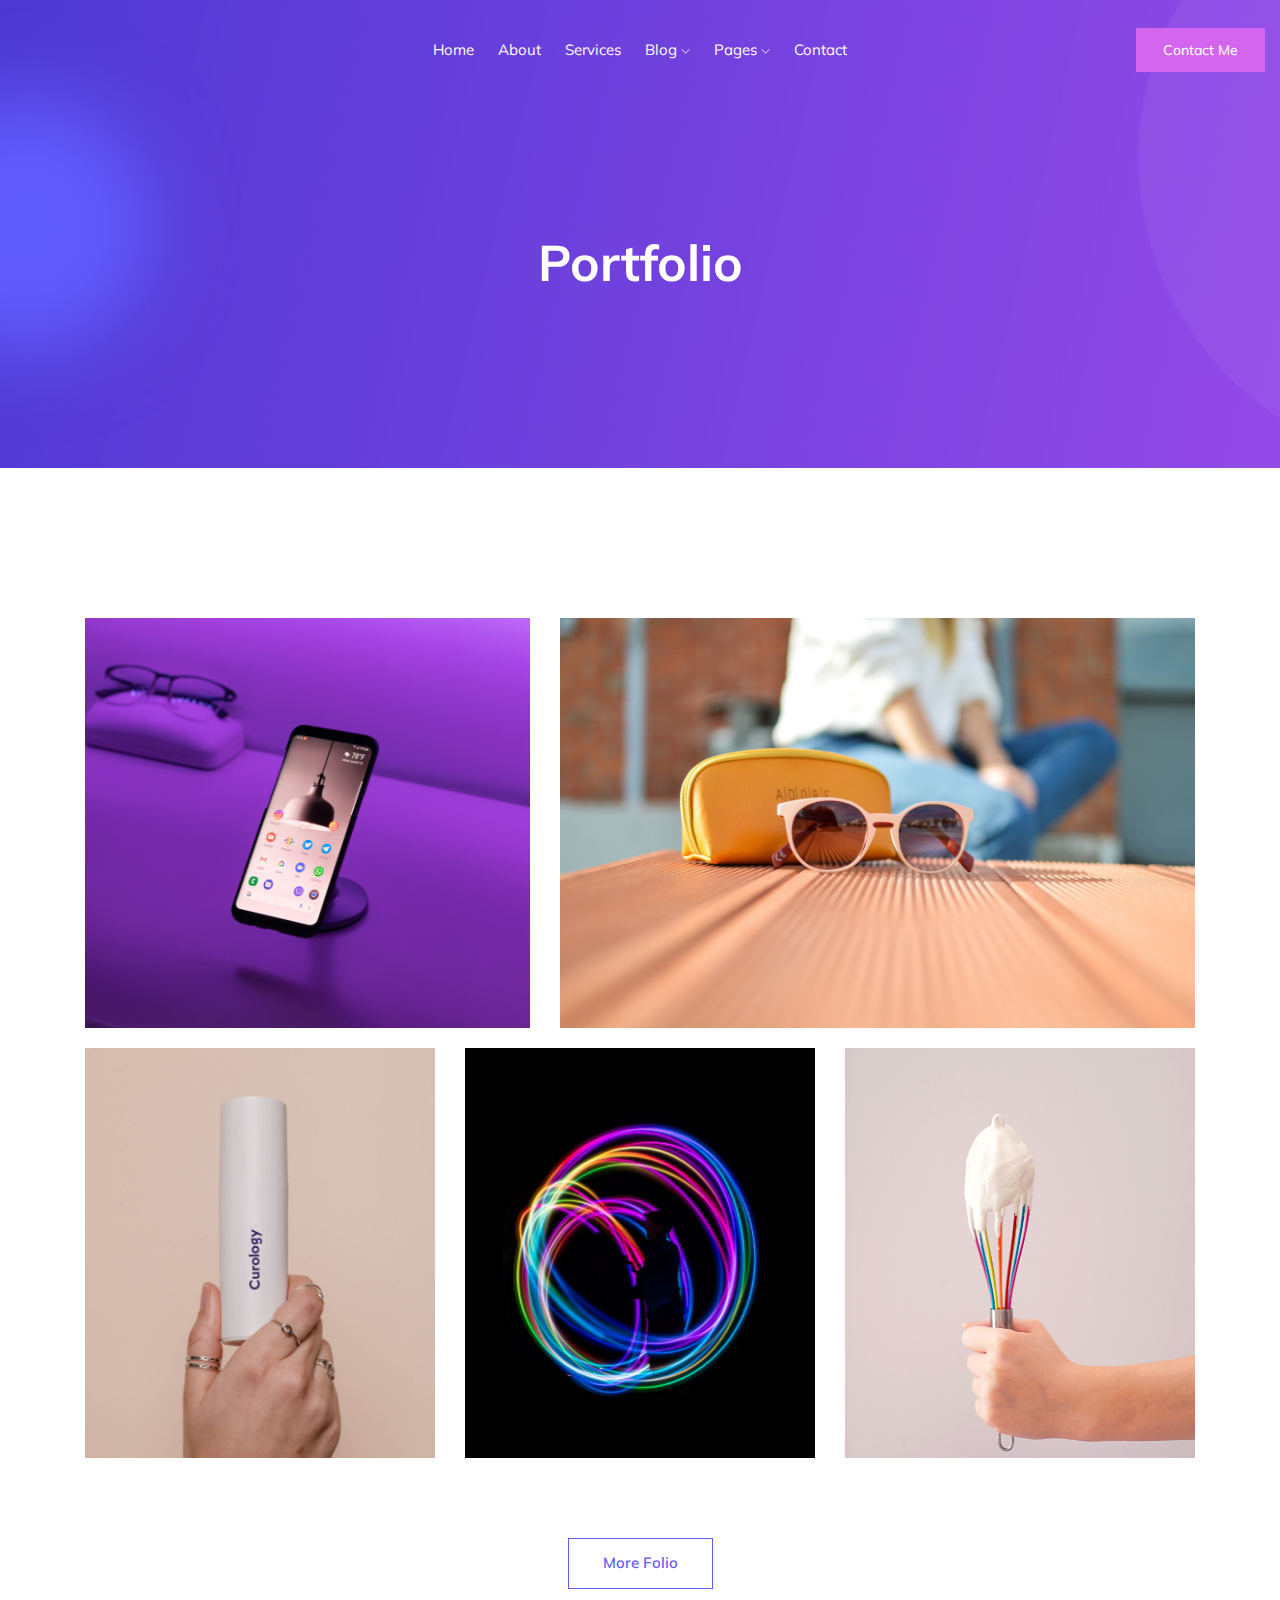
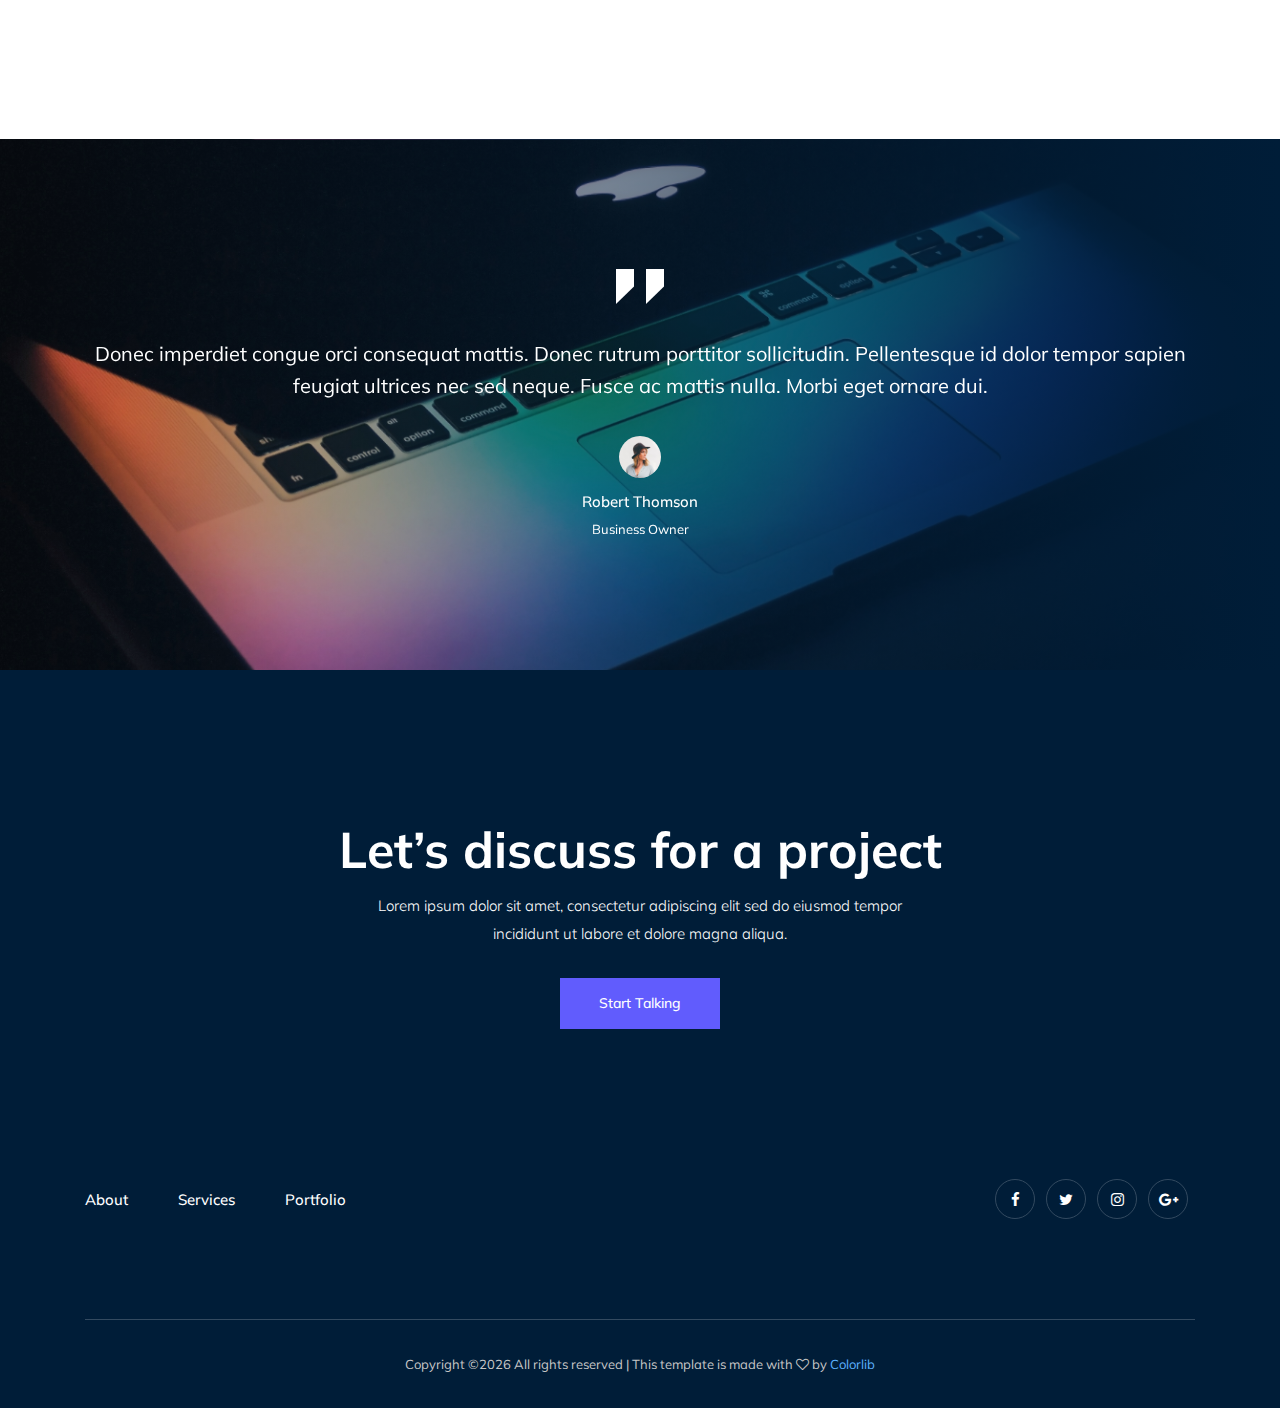
==== portfolio.html @ 52b7c490 "working with new template" ====
<!doctype html>
<html class="no-js" lang="zxx">

<head>
    <meta charset="utf-8">
    <meta http-equiv="x-ua-compatible" content="ie=edge">
    <title>Melan</title>
    <meta name="description" content="">
    <meta name="viewport" content="width=device-width, initial-scale=1">

    <!-- <link rel="manifest" href="site.webmanifest"> -->
    <!-- Place favicon.ico in the root directory -->

    <!-- CSS here -->
    <link rel="stylesheet" href="css/bootstrap.min.css">
    <link rel="stylesheet" href="css/owl.carousel.min.css">
    <link rel="stylesheet" href="css/magnific-popup.css">
    <link rel="stylesheet" href="css/font-awesome.min.css">
    <link rel="stylesheet" href="css/themify-icons.css">
    <link rel="stylesheet" href="css/nice-select.css">
    <link rel="stylesheet" href="css/flaticon.css">
    <link rel="stylesheet" href="css/gijgo.css">
    <link rel="stylesheet" href="css/animate.min.css">
    <link rel="stylesheet" href="css/slick.css">
    <link rel="stylesheet" href="css/slicknav.css">
    <link rel="stylesheet" href="css/style.css">
    <!-- <link rel="stylesheet" href="css/responsive.css"> -->
</head>

<body>
    <!--[if lte IE 9]>
            <p class="browserupgrade">You are using an <strong>outdated</strong> browser. Please <a href="https://browsehappy.com/">upgrade your browser</a> to improve your experience and security.</p>
        <![endif]-->

    <!-- header-start -->
    <header>
        <div class="header-area ">
            <div id="sticky-header" class="main-header-area">
                <div class="container-fluid">
                    <div class="row align-items-center">
                        <div class="col-xl-3 col-lg-2">
                            <div class="logo">
                                <a href="index.html">
                                    <img src="img/logo.png" alt="">
                                </a>
                            </div>
                        </div>
                        <div class="col-xl-6 col-lg-7">
                            <div class="main-menu  d-none d-lg-block">
                                <nav>
                                    <ul id="navigation">
                                        <li><a class="active" href="index.html">home</a></li>
                                        <li><a href="about.html">About</a></li>
                                        <li><a href="services.html">Services</a></li>
                                        <li><a href="#">blog <i class="ti-angle-down"></i></a>
                                            <ul class="submenu">
                                                <li><a href="blog.html">blog</a></li>
                                                <li><a href="single-blog.html">single-blog</a></li>
                                            </ul>
                                        </li>
                                        <li><a href="#">pages <i class="ti-angle-down"></i></a>
                                            <ul class="submenu">
                                                <li><a href="portfolio.html">Portfolio</a></li>
                                                 <li><a href="elements.html">elements</a></li>
                                            </ul>
                                        </li>
                                        <li><a href="contact.html">Contact</a></li>
                                    </ul>
                                </nav>
                            </div>
                        </div>
                        <div class="col-xl-3 col-lg-3 d-none d-lg-block">
                            <div class="Appointment">
                                <div class="book_btn d-none d-lg-block">
                                    <a  href="#">Contact Me</a>
                                </div>
                            </div>
                        </div>
                        <div class="col-12">
                            <div class="mobile_menu d-block d-lg-none"></div>
                        </div>
                    </div>

                </div>
            </div>
        </div>
    </header>
    <!-- header-end -->

    <!-- bradcam_area  -->
    <div class="bradcam_area bradcam_bg_1">
        <div class="container">
            <div class="row">
                <div class="col-xl-12">
                    <div class="bradcam_text text-center">
                        <h3>Portfolio</h3>
                    </div>
                </div>
            </div>
        </div>
    </div>
    <!-- /bradcam_area  -->

    <!-- portfolio_image_area  -->
    <div class="portfolio_image_area dec_margin">
        <div class="container">
            <div class="row">
                <div class="col-xl-5 col-md-5">
                    <div class="single_Portfolio">
                        <div class="portfolio_thumb">
                            <img src="img/portfolio/1.png" alt="">
                        </div>
                        <a href="img/portfolio/1.png" class="popup popup-image"></a>
                        <div class="portfolio_hover">
                            <div class="title">
                                    <h3>Product Design</h3>
                            </div>
                        </div>
                    </div>
                </div>
                <div class="col-xl-7 col-md-7">
                    <div class="single_Portfolio">
                        <div class="portfolio_thumb">
                            <img src="img/portfolio/2.png" alt="">
                        </div>
                        <a href="img/portfolio/2.png" class="popup popup-image"></a>
                        <div class="portfolio_hover">
                            <div class="title">
                                    <h3>Product Design</h3>
                            </div>
                        </div>
                    </div>
                </div>
                <div class="col-xl-4 col-md-6 col-lg-4">
                    <div class="single_Portfolio">
                        <div class="portfolio_thumb">
                            <img src="img/portfolio/3.png" alt="">
                        </div>
                        <a href="img/portfolio/3.png" class="popup popup-image"></a>
                        <div class="portfolio_hover">
                            <div class="title">
                                    <h3>Product Design</h3>
                            </div>
                        </div>
                    </div>
                </div>
                <div class="col-xl-4 col-md-6 col-lg-4">
                    <div class="single_Portfolio">
                        <div class="portfolio_thumb">
                            <img src="img/portfolio/4.png" alt="">
                        </div>
                        <a href="img/portfolio/4.png" class="popup popup-image"></a>
                        <div class="portfolio_hover">
                            <div class="title">
                                    <h3>Product Design</h3>
                            </div>
                        </div>
                    </div>
                </div>
                <div class="col-xl-4 col-md-12 col-lg-4">
                    <div class="single_Portfolio">
                        <div class="portfolio_thumb">
                            <img src="img/portfolio/5.png" alt="">
                        </div>
                        <a href="img/portfolio/5.png" class="popup popup-image"></a>
                        <div class="portfolio_hover">
                            <div class="title">
                                    <h3>Product Design</h3>
                            </div>
                        </div>
                    </div>
                </div>
            </div>
            <div class="row">
                <div class="col-xl-12">
                    <div class="more_portfolio text-center">
                        <a class="line_btn" href="#">More Folio</a>
                    </div>
                </div>
            </div>
        </div>
    </div>
    <!--/ portfolio_image_area  -->
    <!-- testimonial_area  -->
    <div class="testimonial_area ">
            <div class="container">
                <div class="row">
                    <div class="col-xl-12">
                        <div class="testmonial_active owl-carousel">
                            <div class="single_carousel">
                                    <div class="single_testmonial text-center">
                                            <div class="quote">
                                                <img src="img/testmonial/quote.svg" alt="">
                                            </div>
                                            <p>Donec imperdiet congue orci consequat mattis. Donec rutrum porttitor <br> 
                                                    sollicitudin. Pellentesque id dolor tempor sapien feugiat ultrices nec sed neque.  <br>
                                                    Fusce ac mattis nulla. Morbi eget ornare dui. </p>
                                            <div class="testmonial_author">
                                                <div class="thumb">
                                                        <img src="img/testmonial/thumb.png" alt="">
                                                </div>
                                                <h3>Robert Thomson</h3>
                                                <span>Business Owner</span>
                                            </div>
                                        </div>
                            </div>
                            <div class="single_carousel">
                                    <div class="single_testmonial text-center">
                                            <div class="quote">
                                                <img src="img/testmonial/quote.svg" alt="">
                                            </div>
                                            <p>Donec imperdiet congue orci consequat mattis. Donec rutrum porttitor <br> 
                                                    sollicitudin. Pellentesque id dolor tempor sapien feugiat ultrices nec sed neque.  <br>
                                                    Fusce ac mattis nulla. Morbi eget ornare dui. </p>
                                            <div class="testmonial_author">
                                                <div class="thumb">
                                                        <img src="img/testmonial/thumb.png" alt="">
                                                </div>
                                                <h3>Robert Thomson</h3>
                                                <span>Business Owner</span>
                                            </div>
                                        </div>
                            </div>
                            <div class="single_carousel">
                                    <div class="single_testmonial text-center">
                                            <div class="quote">
                                                <img src="img/testmonial/quote.svg" alt="">
                                            </div>
                                            <p>Donec imperdiet congue orci consequat mattis. Donec rutrum porttitor <br> 
                                                    sollicitudin. Pellentesque id dolor tempor sapien feugiat ultrices nec sed neque.  <br>
                                                    Fusce ac mattis nulla. Morbi eget ornare dui. </p>
                                            <div class="testmonial_author">
                                                <div class="thumb">
                                                        <img src="img/testmonial/thumb.png" alt="">
                                                </div>
                                                <h3>Robert Thomson</h3>
                                                <span>Business Owner</span>
                                            </div>
                                        </div>
                            </div>
                        </div>
                    </div>
                </div>
            </div>
        </div>
        <!-- /testimonial_area  -->
    
    <div class="discuss_projects">
        <div class="container">
            <div class="row">
                <div class="col-xl-12">
                    <div class="project_text text-center">
                        <h3>Let’s discuss for a project</h3>
                        <p>Lorem ipsum dolor sit amet, consectetur adipiscing elit sed do eiusmod tempor <br> incididunt ut labore et dolore magna aliqua.</p>
                        <a class="boxed-btn3" href="#">Start Talking</a>
                    </div>
                </div>
            </div>
        </div>
    </div>

    <!-- footer start -->
    <footer class="footer">
        <div class="footer_top">
            <div class="container">
                <div class="row align-items-center">
                    <div class="col-xl-6 col-md-6">
                        <div class="menu_links">
                            <ul>
                                <li><a href="#">About</a></li>
                                <li><a href="#">Services</a></li>
                                <li><a href="#">Portfolio</a></li>
                            </ul>
                        </div>
                    </div>
                    <div class="col-xl-6 col-md-6">
                        <div class="socail_links">
                            <ul>
                                <li><a href="#"> <i class="fa fa-facebook"></i> </a></li>
                                <li><a href="#"> <i class="fa fa-twitter"></i> </a></li>
                                <li><a href="#"> <i class="fa fa-instagram"></i> </a></li>
                                <li><a href="#"> <i class="fa fa-google-plus"></i> </a></li>
                            </ul>
                        </div>
                    </div>
                </div>
            </div>
        </div>
        <div class="copy-right_text">
            <div class="container">
                <div class="footer_border"></div>
                <div class="row">
                    <div class="col-xl-12">
                        <p class="copy_right text-center">
                            <!-- Link back to Colorlib can't be removed. Template is licensed under CC BY 3.0. -->
Copyright &copy;<script>document.write(new Date().getFullYear());</script> All rights reserved | This template is made with <i class="fa fa-heart-o" aria-hidden="true"></i> by <a href="https://colorlib.com" target="_blank">Colorlib</a>
<!-- Link back to Colorlib can't be removed. Template is licensed under CC BY 3.0. -->
                        </p>
                    </div>
                </div>
            </div>
        </div>
    </footer>
    <!--/ footer end  -->

    <!-- JS here -->
    <script src="js/vendor/modernizr-3.5.0.min.js"></script>
    <script src="js/vendor/jquery-1.12.4.min.js"></script>
    <script src="js/popper.min.js"></script>
    <script src="js/bootstrap.min.js"></script>
    <script src="js/owl.carousel.min.js"></script>
    <script src="js/isotope.pkgd.min.js"></script>
    <script src="js/ajax-form.js"></script>
    <script src="js/waypoints.min.js"></script>
    <script src="js/jquery.counterup.min.js"></script>
    <script src="js/imagesloaded.pkgd.min.js"></script>
    <script src="js/scrollIt.js"></script>
    <script src="js/jquery.scrollUp.min.js"></script>
    <script src="js/wow.min.js"></script>
    <script src="js/nice-select.min.js"></script>
    <script src="js/jquery.slicknav.min.js"></script>
    <script src="js/jquery.magnific-popup.min.js"></script>
    <script src="js/plugins.js"></script>
    <script src="js/gijgo.min.js"></script>

    <!--contact js-->
    <script src="js/contact.js"></script>
    <script src="js/jquery.ajaxchimp.min.js"></script>
    <script src="js/jquery.form.js"></script>
    <script src="js/jquery.validate.min.js"></script>
    <script src="js/mail-script.js"></script>

    <script src="js/main.js"></script>
</body>

</html>
---- css/themify-icons.css ----
@font-face {
	font-family: 'themify';
	src:url('../fonts/themify.eot?-fvbane');
	src:url('../fonts/themify.eot?#iefix-fvbane') format('embedded-opentype'),
		url('../fonts/themify.woff?-fvbane') format('woff'),
		url('../fonts/themify.ttf?-fvbane') format('truetype'),
		url('../fonts/themify.svg?-fvbane#themify') format('svg');
	font-weight: normal;
	font-style: normal;
}

[class^="ti-"], [class*=" ti-"] {
	font-family: 'themify';
	/* speak: none; */
	font-style: normal;
	font-weight: normal;
	font-variant: normal;
	text-transform: none;
	line-height: 1;

	/* Better Font Rendering =========== */
	-webkit-font-smoothing: antialiased;
	-moz-osx-font-smoothing: grayscale;
}

.ti-wand:before {
	content: "\e600";
}
.ti-volume:before {
	content: "\e601";
}
.ti-user:before {
	content: "\e602";
}
.ti-unlock:before {
	content: "\e603";
}
.ti-unlink:before {
	content: "\e604";
}
.ti-trash:before {
	content: "\e605";
}
.ti-thought:before {
	content: "\e606";
}
.ti-target:before {
	content: "\e607";
}
.ti-tag:before {
	content: "\e608";
}
.ti-tablet:before {
	content: "\e609";
}
.ti-star:before {
	content: "\e60a";
}
.ti-spray:before {
	content: "\e60b";
}
.ti-signal:before {
	content: "\e60c";
}
.ti-shopping-cart:before {
	content: "\e60d";
}
.ti-shopping-cart-full:before {
	content: "\e60e";
}
.ti-settings:before {
	content: "\e60f";
}
.ti-search:before {
	content: "\e610";
}
.ti-zoom-in:before {
	content: "\e611";
}
.ti-zoom-out:before {
	content: "\e612";
}
.ti-cut:before {
	content: "\e613";
}
.ti-ruler:before {
	content: "\e614";
}
.ti-ruler-pencil:before {
	content: "\e615";
}
.ti-ruler-alt:before {
	content: "\e616";
}
.ti-bookmark:before {
	content: "\e617";
}
.ti-bookmark-alt:before {
	content: "\e618";
}
.ti-reload:before {
	content: "\e619";
}
.ti-plus:before {
	content: "\e61a";
}
.ti-pin:before {
	content: "\e61b";
}
.ti-pencil:before {
	content: "\e61c";
}
.ti-pencil-alt:before {
	content: "\e61d";
}
.ti-paint-roller:before {
	content: "\e61e";
}
.ti-paint-bucket:before {
	content: "\e61f";
}
.ti-na:before {
	content: "\e620";
}
.ti-mobile:before {
	content: "\e621";
}
.ti-minus:before {
	content: "\e622";
}
.ti-medall:before {
	content: "\e623";
}
.ti-medall-alt:before {
	content: "\e624";
}
.ti-marker:before {
	content: "\e625";
}
.ti-marker-alt:before {
	content: "\e626";
}
.ti-arrow-up:before {
	content: "\e627";
}
.ti-arrow-right:before {
	content: "\e628";
}
.ti-arrow-left:before {
	content: "\e629";
}
.ti-arrow-down:before {
	content: "\e62a";
}
.ti-lock:before {
	content: "\e62b";
}
.ti-location-arrow:before {
	content: "\e62c";
}
.ti-link:before {
	content: "\e62d";
}
.ti-layout:before {
	content: "\e62e";
}
.ti-layers:before {
	content: "\e62f";
}
.ti-layers-alt:before {
	content: "\e630";
}
.ti-key:before {
	content: "\e631";
}
.ti-import:before {
	content: "\e632";
}
.ti-image:before {
	content: "\e633";
}
.ti-heart:before {
	content: "\e634";
}
.ti-heart-broken:before {
	content: "\e635";
}
.ti-hand-stop:before {
	content: "\e636";
}
.ti-hand-open:before {
	content: "\e637";
}
.ti-hand-drag:before {
	content: "\e638";
}
.ti-folder:before {
	content: "\e639";
}
.ti-flag:before {
	content: "\e63a";
}
.ti-flag-alt:before {
	content: "\e63b";
}
.ti-flag-alt-2:before {
	content: "\e63c";
}
.ti-eye:before {
	content: "\e63d";
}
.ti-export:before {
	content: "\e63e";
}
.ti-exchange-vertical:before {
	content: "\e63f";
}
.ti-desktop:before {
	content: "\e640";
}
.ti-cup:before {
	content: "\e641";
}
.ti-crown:before {
	content: "\e642";
}
.ti-comments:before {
	content: "\e643";
}
.ti-comment:before {
	content: "\e644";
}
.ti-comment-alt:before {
	content: "\e645";
}
.ti-close:before {
	content: "\e646";
}
.ti-clip:before {
	content: "\e647";
}
.ti-angle-up:before {
	content: "\e648";
}
.ti-angle-right:before {
	content: "\e649";
}
.ti-angle-left:before {
	content: "\e64a";
}
.ti-angle-down:before {
	content: "\e64b";
}
.ti-check:before {
	content: "\e64c";
}
.ti-check-box:before {
	content: "\e64d";
}
.ti-camera:before {
	content: "\e64e";
}
.ti-announcement:before {
	content: "\e64f";
}
.ti-brush:before {
	content: "\e650";
}
.ti-briefcase:before {
	content: "\e651";
}
.ti-bolt:before {
	content: "\e652";
}
.ti-bolt-alt:before {
	content: "\e653";
}
.ti-blackboard:before {
	content: "\e654";
}
.ti-bag:before {
	content: "\e655";
}
.ti-move:before {
	content: "\e656";
}
.ti-arrows-vertical:before {
	content: "\e657";
}
.ti-arrows-horizontal:before {
	content: "\e658";
}
.ti-fullscreen:before {
	content: "\e659";
}
.ti-arrow-top-right:before {
	content: "\e65a";
}
.ti-arrow-top-left:before {
	content: "\e65b";
}
.ti-arrow-circle-up:before {
	content: "\e65c";
}
.ti-arrow-circle-right:before {
	content: "\e65d";
}
.ti-arrow-circle-left:before {
	content: "\e65e";
}
.ti-arrow-circle-down:before {
	content: "\e65f";
}
.ti-angle-double-up:before {
	content: "\e660";
}
.ti-angle-double-right:before {
	content: "\e661";
}
.ti-angle-double-left:before {
	content: "\e662";
}
.ti-angle-double-down:before {
	content: "\e663";
}
.ti-zip:before {
	content: "\e664";
}
.ti-world:before {
	content: "\e665";
}
.ti-wheelchair:before {
	content: "\e666";
}
.ti-view-list:before {
	content: "\e667";
}
.ti-view-list-alt:before {
	content: "\e668";
}
.ti-view-grid:before {
	content: "\e669";
}
.ti-uppercase:before {
	content: "\e66a";
}
.ti-upload:before {
	content: "\e66b";
}
.ti-underline:before {
	content: "\e66c";
}
.ti-truck:before {
	content: "\e66d";
}
.ti-timer:before {
	content: "\e66e";
}
.ti-ticket:before {
	content: "\e66f";
}
.ti-thumb-up:before {
	content: "\e670";
}
.ti-thumb-down:before {
	content: "\e671";
}
.ti-text:before {
	content: "\e672";
}
.ti-stats-up:before {
	content: "\e673";
}
.ti-stats-down:before {
	content: "\e674";
}
.ti-split-v:before {
	content: "\e675";
}
.ti-split-h:before {
	content: "\e676";
}
.ti-smallcap:before {
	content: "\e677";
}
.ti-shine:before {
	content: "\e678";
}
.ti-shift-right:before {
	content: "\e679";
}
.ti-shift-left:before {
	content: "\e67a";
}
.ti-shield:before {
	content: "\e67b";
}
.ti-notepad:before {
	content: "\e67c";
}
.ti-server:before {
	content: "\e67d";
}
.ti-quote-right:before {
	content: "\e67e";
}
.ti-quote-left:before {
	content: "\e67f";
}
.ti-pulse:before {
	content: "\e680";
}
.ti-printer:before {
	content: "\e681";
}
.ti-power-off:before {
	content: "\e682";
}
.ti-plug:before {
	content: "\e683";
}
.ti-pie-chart:before {
	content: "\e684";
}
.ti-paragraph:before {
	content: "\e685";
}
.ti-panel:before {
	content: "\e686";
}
.ti-package:before {
	content: "\e687";
}
.ti-music:before {
	content: "\e688";
}
.ti-music-alt:before {
	content: "\e689";
}
.ti-mouse:before {
	content: "\e68a";
}
.ti-mouse-alt:before {
	content: "\e68b";
}
.ti-money:before {
	content: "\e68c";
}
.ti-microphone:before {
	content: "\e68d";
}
.ti-menu:before {
	content: "\e68e";
}
.ti-menu-alt:before {
	content: "\e68f";
}
.ti-map:before {
	content: "\e690";
}
.ti-map-alt:before {
	content: "\e691";
}
.ti-loop:before {
	content: "\e692";
}
.ti-location-pin:before {
	content: "\e693";
}
.ti-list:before {
	content: "\e694";
}
.ti-light-bulb:before {
	content: "\e695";
}
.ti-Italic:before {
	content: "\e696";
}
.ti-info:before {
	content: "\e697";
}
.ti-infinite:before {
	content: "\e698";
}
.ti-id-badge:before {
	content: "\e699";
}
.ti-hummer:before {
	content: "\e69a";
}
.ti-home:before {
	content: "\e69b";
}
.ti-help:before {
	content: "\e69c";
}
.ti-headphone:before {
	content: "\e69d";
}
.ti-harddrives:before {
	content: "\e69e";
}
.ti-harddrive:before {
	content: "\e69f";
}
.ti-gift:before {
	content: "\e6a0";
}
.ti-game:before {
	content: "\e6a1";
}
.ti-filter:before {
	content: "\e6a2";
}
.ti-files:before {
	content: "\e6a3";
}
.ti-file:before {
	content: "\e6a4";
}
.ti-eraser:before {
	content: "\e6a5";
}
.ti-envelope:before {
	content: "\e6a6";
}
.ti-download:before {
	content: "\e6a7";
}
.ti-direction:before {
	content: "\e6a8";
}
.ti-direction-alt:before {
	content: "\e6a9";
}
.ti-dashboard:before {
	content: "\e6aa";
}
.ti-control-stop:before {
	content: "\e6ab";
}
.ti-control-shuffle:before {
	content: "\e6ac";
}
.ti-control-play:before {
	content: "\e6ad";
}
.ti-control-pause:before {
	content: "\e6ae";
}
.ti-control-forward:before {
	content: "\e6af";
}
.ti-control-backward:before {
	content: "\e6b0";
}
.ti-cloud:before {
	content: "\e6b1";
}
.ti-cloud-up:before {
	content: "\e6b2";
}
.ti-cloud-down:before {
	content: "\e6b3";
}
.ti-clipboard:before {
	content: "\e6b4";
}
.ti-car:before {
	content: "\e6b5";
}
.ti-calendar:before {
	content: "\e6b6";
}
.ti-book:before {
	content: "\e6b7";
}
.ti-bell:before {
	content: "\e6b8";
}
.ti-basketball:before {
	content: "\e6b9";
}
.ti-bar-chart:before {
	content: "\e6ba";
}
.ti-bar-chart-alt:before {
	content: "\e6bb";
}
.ti-back-right:before {
	content: "\e6bc";
}
.ti-back-left:before {
	content: "\e6bd";
}
.ti-arrows-corner:before {
	content: "\e6be";
}
.ti-archive:before {
	content: "\e6bf";
}
.ti-anchor:before {
	content: "\e6c0";
}
.ti-align-right:before {
	content: "\e6c1";
}
.ti-align-left:before {
	content: "\e6c2";
}
.ti-align-justify:before {
	content: "\e6c3";
}
.ti-align-center:before {
	content: "\e6c4";
}
.ti-alert:before {
	content: "\e6c5";
}
.ti-alarm-clock:before {
	content: "\e6c6";
}
.ti-agenda:before {
	content: "\e6c7";
}
.ti-write:before {
	content: "\e6c8";
}
.ti-window:before {
	content: "\e6c9";
}
.ti-widgetized:before {
	content: "\e6ca";
}
.ti-widget:before {
	content: "\e6cb";
}
.ti-widget-alt:before {
	content: "\e6cc";
}
.ti-wallet:before {
	content: "\e6cd";
}
.ti-video-clapper:before {
	content: "\e6ce";
}
.ti-video-camera:before {
	content: "\e6cf";
}
.ti-vector:before {
	content: "\e6d0";
}
.ti-themify-logo:before {
	content: "\e6d1";
}
.ti-themify-favicon:before {
	content: "\e6d2";
}
.ti-themify-favicon-alt:before {
	content: "\e6d3";
}
.ti-support:before {
	content: "\e6d4";
}
.ti-stamp:before {
	content: "\e6d5";
}
.ti-split-v-alt:before {
	content: "\e6d6";
}
.ti-slice:before {
	content: "\e6d7";
}
.ti-shortcode:before {
	content: "\e6d8";
}
.ti-shift-right-alt:before {
	content: "\e6d9";
}
.ti-shift-left-alt:before {
	content: "\e6da";
}
.ti-ruler-alt-2:before {
	content: "\e6db";
}
.ti-receipt:before {
	content: "\e6dc";
}
.ti-pin2:before {
	content: "\e6dd";
}
.ti-pin-alt:before {
	content: "\e6de";
}
.ti-pencil-alt2:before {
	content: "\e6df";
}
.ti-palette:before {
	content: "\e6e0";
}
.ti-more:before {
	content: "\e6e1";
}
.ti-more-alt:before {
	content: "\e6e2";
}
.ti-microphone-alt:before {
	content: "\e6e3";
}
.ti-magnet:before {
	content: "\e6e4";
}
.ti-line-double:before {
	content: "\e6e5";
}
.ti-line-dotted:before {
	content: "\e6e6";
}
.ti-line-dashed:before {
	content: "\e6e7";
}
.ti-layout-width-full:before {
	content: "\e6e8";
}
.ti-layout-width-default:before {
	content: "\e6e9";
}
.ti-layout-width-default-alt:before {
	content: "\e6ea";
}
.ti-layout-tab:before {
	content: "\e6eb";
}
.ti-layout-tab-window:before {
	content: "\e6ec";
}
.ti-layout-tab-v:before {
	content: "\e6ed";
}
.ti-layout-tab-min:before {
	content: "\e6ee";
}
.ti-layout-slider:before {
	content: "\e6ef";
}
.ti-layout-slider-alt:before {
	content: "\e6f0";
}
.ti-layout-sidebar-right:before {
	content: "\e6f1";
}
.ti-layout-sidebar-none:before {
	content: "\e6f2";
}
.ti-layout-sidebar-left:before {
	content: "\e6f3";
}
.ti-layout-placeholder:before {
	content: "\e6f4";
}
.ti-layout-menu:before {
	content: "\e6f5";
}
.ti-layout-menu-v:before {
	content: "\e6f6";
}
.ti-layout-menu-separated:before {
	content: "\e6f7";
}
.ti-layout-menu-full:before {
	content: "\e6f8";
}
.ti-layout-media-right-alt:before {
	content: "\e6f9";
}
.ti-layout-media-right:before {
	content: "\e6fa";
}
.ti-layout-media-overlay:before {
	content: "\e6fb";
}
.ti-layout-media-overlay-alt:before {
	content: "\e6fc";
}
.ti-layout-media-overlay-alt-2:before {
	content: "\e6fd";
}
.ti-layout-media-left-alt:before {
	content: "\e6fe";
}
.ti-layout-media-left:before {
	content: "\e6ff";
}
.ti-layout-media-center-alt:before {
	content: "\e700";
}
.ti-layout-media-center:before {
	content: "\e701";
}
.ti-layout-list-thumb:before {
	content: "\e702";
}
.ti-layout-list-thumb-alt:before {
	content: "\e703";
}
.ti-layout-list-post:before {
	content: "\e704";
}
.ti-layout-list-large-image:before {
	content: "\e705";
}
.ti-layout-line-solid:before {
	content: "\e706";
}
.ti-layout-grid4:before {
	content: "\e707";
}
.ti-layout-grid3:before {
	content: "\e708";
}
.ti-layout-grid2:before {
	content: "\e709";
}
.ti-layout-grid2-thumb:before {
	content: "\e70a";
}
.ti-layout-cta-right:before {
	content: "\e70b";
}
.ti-layout-cta-left:before {
	content: "\e70c";
}
.ti-layout-cta-center:before {
	content: "\e70d";
}
.ti-layout-cta-btn-right:before {
	content: "\e70e";
}
.ti-layout-cta-btn-left:before {
	content: "\e70f";
}
.ti-layout-column4:before {
	content: "\e710";
}
.ti-layout-column3:before {
	content: "\e711";
}
.ti-layout-column2:before {
	content: "\e712";
}
.ti-layout-accordion-separated:before {
	content: "\e713";
}
.ti-layout-accordion-merged:before {
	content: "\e714";
}
.ti-layout-accordion-list:before {
	content: "\e715";
}
.ti-ink-pen:before {
	content: "\e716";
}
.ti-info-alt:before {
	content: "\e717";
}
.ti-help-alt:before {
	content: "\e718";
}
.ti-headphone-alt:before {
	content: "\e719";
}
.ti-hand-point-up:before {
	content: "\e71a";
}
.ti-hand-point-right:before {
	content: "\e71b";
}
.ti-hand-point-left:before {
	content: "\e71c";
}
.ti-hand-point-down:before {
	content: "\e71d";
}
.ti-gallery:before {
	content: "\e71e";
}
.ti-face-smile:before {
	content: "\e71f";
}
.ti-face-sad:before {
	content: "\e720";
}
.ti-credit-card:before {
	content: "\e721";
}
.ti-control-skip-forward:before {
	content: "\e722";
}
.ti-control-skip-backward:before {
	content: "\e723";
}
.ti-control-record:before {
	content: "\e724";
}
.ti-control-eject:before {
	content: "\e725";
}
.ti-comments-smiley:before {
	content: "\e726";
}
.ti-brush-alt:before {
	content: "\e727";
}
.ti-youtube:before {
	content: "\e728";
}
.ti-vimeo:before {
	content: "\e729";
}
.ti-twitter:before {
	content: "\e72a";
}
.ti-time:before {
	content: "\e72b";
}
.ti-tumblr:before {
	content: "\e72c";
}
.ti-skype:before {
	content: "\e72d";
}
.ti-share:before {
	content: "\e72e";
}
.ti-share-alt:before {
	content: "\e72f";
}
.ti-rocket:before {
	content: "\e730";
}
.ti-pinterest:before {
	content: "\e731";
}
.ti-new-window:before {
	content: "\e732";
}
.ti-microsoft:before {
	content: "\e733";
}
.ti-list-ol:before {
	content: "\e734";
}
.ti-linkedin:before {
	content: "\e735";
}
.ti-layout-sidebar-2:before {
	content: "\e736";
}
.ti-layout-grid4-alt:before {
	content: "\e737";
}
.ti-layout-grid3-alt:before {
	content: "\e738";
}
.ti-layout-grid2-alt:before {
	content: "\e739";
}
.ti-layout-column4-alt:before {
	content: "\e73a";
}
.ti-layout-column3-alt:before {
	content: "\e73b";
}
.ti-layout-column2-alt:before {
	content: "\e73c";
}
.ti-instagram:before {
	content: "\e73d";
}
.ti-google:before {
	content: "\e73e";
}
.ti-github:before {
	content: "\e73f";
}
.ti-flickr:before {
	content: "\e740";
}
.ti-facebook:before {
	content: "\e741";
}
.ti-dropbox:before {
	content: "\e742";
}
.ti-dribbble:before {
	content: "\e743";
}
.ti-apple:before {
	content: "\e744";
}
.ti-android:before {
	content: "\e745";
}
.ti-save:before {
	content: "\e746";
}
.ti-save-alt:before {
	content: "\e747";
}
.ti-yahoo:before {
	content: "\e748";
}
.ti-wordpress:before {
	content: "\e749";
}
.ti-vimeo-alt:before {
	content: "\e74a";
}
.ti-twitter-alt:before {
	content: "\e74b";
}
.ti-tumblr-alt:before {
	content: "\e74c";
}
.ti-trello:before {
	content: "\e74d";
}
.ti-stack-overflow:before {
	content: "\e74e";
}
.ti-soundcloud:before {
	content: "\e74f";
}
.ti-sharethis:before {
	content: "\e750";
}
.ti-sharethis-alt:before {
	content: "\e751";
}
.ti-reddit:before {
	content: "\e752";
}
.ti-pinterest-alt:before {
	content: "\e753";
}
.ti-microsoft-alt:before {
	content: "\e754";
}
.ti-linux:before {
	content: "\e755";
}
.ti-jsfiddle:before {
	content: "\e756";
}
.ti-joomla:before {
	content: "\e757";
}
.ti-html5:before {
	content: "\e758";
}
.ti-flickr-alt:before {
	content: "\e759";
}
.ti-email:before {
	content: "\e75a";
}
.ti-drupal:before {
	content: "\e75b";
}
.ti-dropbox-alt:before {
	content: "\e75c";
}
.ti-css3:before {
	content: "\e75d";
}
.ti-rss:before {
	content: "\e75e";
}
.ti-rss-alt:before {
	content: "\e75f";
}
---- css/nice-select.css ----
.nice-select {
  -webkit-tap-highlight-color: transparent;
  background-color: #fff;
  border-radius: 5px;
  border: solid 1px #e8e8e8;
  box-sizing: border-box;
  clear: both;
  cursor: pointer;
  display: block;
  float: left;
  font-family: inherit;
  font-size: 14px;
  font-weight: normal;
  height: 42px;
  line-height: 40px;
  outline: none;
  padding-left: 18px;
  padding-right: 30px;
  position: relative;
  text-align: left !important;
  -webkit-transition: all 0.2s ease-in-out;
  transition: all 0.2s ease-in-out;
  -webkit-user-select: none;
     -moz-user-select: none;
      -ms-user-select: none;
          user-select: none;
  white-space: nowrap;
  width: auto; }
  .nice-select:hover {
    border-color: #dbdbdb; }
  .nice-select:active, .nice-select.open, .nice-select:focus {
    border-color: #999; }


  .nice-select.disabled {
    border-color: #ededed;
    color: #999;
    pointer-events: none; }
    .nice-select.disabled:after {
      border-color: #cccccc; }
  .nice-select.wide {
    width: 100%; }
    .nice-select.wide .list {
      left: 0 !important;
      right: 0 !important; }
  .nice-select.right {
    float: right; }
    .nice-select.right .list {
      left: auto;
      right: 0; }
  .nice-select.small {
    font-size: 12px;
    height: 36px;
    line-height: 34px; }
    .nice-select.small:after {
      height: 4px;
      width: 4px; }
    .nice-select.small .option {
      line-height: 34px;
      min-height: 34px; }
  .nice-select .list {
    background-color: #fff;
    border-radius: 5px;
    box-shadow: 0 0 0 1px rgba(68, 68, 68, 0.11);
    box-sizing: border-box;
    margin-top: 4px;
    opacity: 0;
    overflow: hidden;
    padding: 0;
    pointer-events: none;
    position: absolute;
    top: 100%;
    left: 0;
    -webkit-transform-origin: 50% 0;
        -ms-transform-origin: 50% 0;
            transform-origin: 50% 0;
    -webkit-transform: scale(0.75) translateY(-21px);
        -ms-transform: scale(0.75) translateY(-21px);
            transform: scale(0.75) translateY(-21px);
    -webkit-transition: all 0.2s cubic-bezier(0.5, 0, 0, 1.25), opacity 0.15s ease-out;
    transition: all 0.2s cubic-bezier(0.5, 0, 0, 1.25), opacity 0.15s ease-out;
    z-index: 9; }
    .nice-select .list:hover .option:not(:hover) {
      background-color: transparent !important; }
  .nice-select .option {
    cursor: pointer;
    font-weight: 400;
    line-height: 40px;
    list-style: none;
    min-height: 40px;
    outline: none;
    padding-left: 18px;
    padding-right: 29px;
    text-align: left;
    -webkit-transition: all 0.2s;
    transition: all 0.2s; }
    .nice-select .option:hover, .nice-select .option.focus, .nice-select .option.selected.focus {
      background-color: #f6f6f6; }
    .nice-select .option.selected {
      font-weight: bold; }
    .nice-select .option.disabled {
      background-color: transparent;
      color: #999;
      cursor: default; }

.no-csspointerevents .nice-select .list {
  display: none; }

.no-csspointerevents .nice-select.open .list {
  display: block; }





  /* ,,,,,,,,,,,,,,,, */


  .nice-select:after {
    content: "\e64b";
    display: block;
    height: 5px;
    margin-top: -5px;
    pointer-events: none;
    position: absolute;
    right: 30px;
    top: 8px;
    transition: all 0.15s ease-in-out;
    width: 5px;
    font-family: 'themify';
    color: #ddd; }

    .nice-select.open:after {
 }
    .nice-select.open .list {
      opacity: 1;
      pointer-events: auto;
      -webkit-transform: scale(1) translateY(0);
          -ms-transform: scale(1) translateY(0);
              transform: scale(1) translateY(0); }
---- css/flaticon.css ----
/*
  	Flaticon icon font: Flaticon
  	Creation date: 07/09/2019 08:07
  	*/

	  @font-face {
		font-family: "Flaticon";
		src: url("../fonts/Flaticon.eot");
		src: url("../fonts/Flaticon.eot");
		src: url("../fonts/Flaticon.eot?#iefix") format("embedded-opentype"),
			 url("../fonts/Flaticon.woff2") format("woff2"),
			 url("../fonts/Flaticon.woff") format("woff"),
			 url("../fonts/Flaticon.ttf") format("truetype"),
			 url("../fonts/Flaticon.svg#Flaticon") format("svg");
		font-weight: normal;
		font-style: normal;
	  }
	  
	  @media screen and (-webkit-min-device-pixel-ratio:0) {
		@font-face {
		  font-family: "Flaticon";
		  src: url("./Flaticon.svg#Flaticon") format("svg");
		}
	  }
	  
	  [class^="flaticon-"]:before, [class*=" flaticon-"]:before,
	  [class^="flaticon-"]:after, [class*=" flaticon-"]:after {   
		font-family: Flaticon;
			  font-size: 20px;
	  font-style: normal;
	  margin-left: 20px;
	  }
	  
	.flaticon-legal-paper:before {
		content: "\e001";
	}
	.flaticon-case:before {
		content: "\e002";
	}
	.flaticon-survey:before {
		content: "\e003";
	}
	.flaticon-bar-chart:before {
		content: "\e004";
	}
	.flaticon-controls:before {
		content: "\e005";
	}
	.flaticon-puzzle:before {
		content: "\e006";
	}
	.flaticon-right:before {
		content: "\e007";
	}
---- css/gijgo.css ----
.gj-button {
    background-color: #f5f5f5;
    border: 1px solid #ddd;
    color: #000;
    border-radius: 3px;
    padding: 6px 10px;
    cursor: pointer;
}

.gj-unselectable {
    -webkit-touch-callout: none;
    -webkit-user-select: none;
    -khtml-user-select: none;
    -moz-user-select: none;
    -ms-user-select: none;
    user-select: none;
}

.gj-row {
    display: -webkit-box;
    display: -ms-flexbox;
    display: flex;
    -ms-flex-wrap: wrap;
    flex-wrap: wrap;
}

.gj-margin-left-5 {
    margin-left: 5px;
}

.gj-margin-left-10 {
    margin-left: 10px;
}

.gj-width-full {
    width: 100%;
}

.gj-cursor-pointer {
    cursor: pointer;
}

.gj-text-align-center {
    text-align: center;
}

.gj-font-size-16 {
    font-size: 16px;
}

.gj-hidden {
    display: none;
}

/** Material Design */
.gj-button-md {
    background: 0 0;
    border: none;
    border-radius: 2px;
    color: rgba(0, 0, 0, 0.87);
    position: relative;
    height: 36px;
    margin: 0;
    min-width: 64px;
    padding: 0 16px;
    display: inline-block;
    font-family: "Roboto","Helvetica","Arial",sans-serif;
    font-size: 1rem;
    font-weight: 500;
    text-transform: uppercase;
    letter-spacing: 0;
    overflow: hidden;
    will-change: box-shadow;
    transition: box-shadow .2s cubic-bezier(.4,0,1,1),background-color .2s cubic-bezier(.4,0,.2,1),color .2s cubic-bezier(.4,0,.2,1);
    outline: none;
    cursor: pointer;
    text-decoration: none;
    text-align: center;
    line-height: 36px;
    vertical-align: middle;
    overflow: hidden;
    -webkit-user-select: none;
    -moz-user-select: none;
    -ms-user-select: none;
    user-select: none;
}

.gj-button-md:hover {
    background-color: rgba(158,158,158,.2);
}

.gj-button-md:disabled {
    color: rgba(0,0,0,.26);
    background: 0 0;
}

.gj-button-md .material-icons,
.gj-button-md .gj-icon {
    vertical-align: middle;
    /*font-size: 1.3rem;
    margin-right: 4px;*/
}

.gj-button-md.gj-button-md-icon {
    width: 24px;
    height: 31px;
    min-width: 24px;
    padding: 0px;
    display: table;
}

.gj-button-md.gj-button-md-icon .material-icons,
.gj-button-md.gj-button-md-icon .gj-icon {
    display: table-cell;
    margin-right: 0px;
    width: 24px;
    height: 24px;
}

.gj-button-md.active {
    background-color: rgba(158,158,158,.4);
}

.gj-button-md-group {
    position: relative;
    display: inline-block;
    vertical-align: middle;
}

.gj-textbox-md {
    border: none;
    border-bottom: 1px solid rgba(0,0,0,.42);
    display: block;
    font-family: "Helvetica","Arial",sans-serif;
    font-size: 16px;
    line-height: 16px;
    padding: 4px 0px;
    margin: 0;
    width: 100%;
    background: 0 0;
    text-align: left;
    color: rgba(0,0,0,.87);
}

.gj-textbox-md:focus,
.gj-textbox-md:active {
    border-bottom: 2px solid rgba(0,0,0,.42);
    outline: none;
}

.gj-textbox-md::placeholder {
    color: #8e8e8e;
}

.gj-textbox-md:-ms-input-placeholder {
    color: #8e8e8e;
}

.gj-textbox-md::-ms-input-placeholder {
    color: #8e8e8e;
}

.gj-md-spacer-24 {
    min-width: 24px;
    width: 24px;
    display: inline-block;
}

.gj-md-spacer-32 {
    min-width: 32px;
    width: 32px;
    display: inline-block;
}

.gj-modal {
    position: fixed;
    top: 0;
    right: 0;
    bottom: 0;
    left: 0;
    z-index: 1203;
    display: none;
    overflow: hidden;
    -webkit-overflow-scrolling: touch;
    outline: 0;
    background-color: rgba(0, 0, 0, 0.54118);
    transition: 200ms ease opacity;
    will-change: opacity;
}

/* List */
ul.gj-list li [data-role="wrapper"] {
    display: table;
    width: 100%;
}

ul.gj-list li [data-role="checkbox"] {
    display: table-cell;
    vertical-align:middle;
    text-align:center;
}

ul.gj-list li [data-role="image"] {
    display: table-cell;
    vertical-align:middle;
    text-align:center;
}

ul.gj-list li [data-role="display"] {
    display: table-cell;
    vertical-align:middle;
    cursor: pointer;
}

ul.gj-list li [data-role="display"]:empty:before {
  content: "\200b"; /* unicode zero width space character */
}

/* List - Bootstrap */
ul.gj-list-bootstrap {
    padding-left: 0px;
    margin-bottom: 0px;
}

ul.gj-list-bootstrap li {
    padding: 0px;
}

ul.gj-list-bootstrap li [data-role="wrapper"] {
    padding: 0px 10px;
}

ul.gj-list-bootstrap li [data-role="checkbox"] {
    width: 24px;
    padding: 3px;
}

ul.gj-list-bootstrap li [data-role="image"] {
    width: 24px;
    height: 24px;
}

ul.gj-list-bootstrap li [data-role="display"] {
    padding: 8px 0px 8px 4px;
}

.list-group-item.active ul li, .list-group-item.active:focus ul li, .list-group-item.active:hover ul li {
    text-shadow: none;
    color:initial;
}

/* List - Material Design */
ul.gj-list-md {
    padding: 0px;
    list-style: none;
    list-style-type: none;
    line-height: 24px;
    letter-spacing: 0;
    color: #616161; /* Gray 700 */
}

ul.gj-list-md li {
    display: list-item;
    list-style-type: none;
    padding: 0px;
    min-height: unset;
    box-sizing: border-box;
    align-items: center;
    cursor: default;
    overflow: hidden;

    font-family: "Roboto","Helvetica","Arial",sans-serif;
    font-size: 16px;
    font-weight: 400;
    letter-spacing: .04em;
    line-height: 1;
    
    -webkit-flex-direction: row;
    -ms-flex-direction: row;
    flex-direction: row;
    -webkit-flex-wrap: nowrap;
    -ms-flex-wrap: nowrap;
    flex-wrap: nowrap;
}

ul.gj-list-md li [data-role="checkbox"] {
    height: 24px;
    width: 24px;
}

ul.gj-list-md li [data-role="image"] {
    height: 24px;
    width: 24px;
}

ul.gj-list-md li [data-role="display"] {
    padding: 8px 0px 8px 5px;
    order: 0;
    flex-grow: 2;
    text-decoration: none;
    box-sizing: border-box;
    align-items: center;
    text-align: left;
    color: rgba(0,0,0,.87);
}

ul.gj-list-md li.disabled>[data-role="wrapper"]>[data-role="display"] {
    color: #9E9E9E; /* Gray 500 */
}

.gj-list-md-active {
    background: #e0e0e0;
    color: #3f51b5;
}


/* Picker */
.gj-picker {
    position: absolute;
    z-index: 1203;
    background-color: #fff;
}

.gj-picker .selected {
    color: #fff;
}

/* Material Design */
.gj-picker-md {
    font-family: "Roboto","Helvetica","Arial",sans-serif;
    font-size: 16px;
    font-weight: 400;
    letter-spacing: .04em;
    line-height: 1;
    color: rgba(0,0,0,.87);
    border: 1px solid #E0E0E0;
}

.gj-modal .gj-picker-md {
    border: 0px;
}

.gj-picker-md [role="header"] {
    color: rgba(255, 255, 255, 0.54);
    display: flex;
    background: #2196f3;
    align-items: baseline;
    user-select: none;
    justify-content: center;
}

.gj-picker-md [role="footer"] {
    float: right;
    padding: 10px;
}

.gj-picker-md [role="footer"] button.gj-button-md {
    color: #2196f3;
    font-weight: bold;
    font-size: 13px;
}

/* Bootstrap */
.gj-picker-bootstrap {
    border-radius: 4px;
    border: 1px solid #E0E0E0;
}

.gj-picker-bootstrap .selected {
    color: #888;
}

.gj-picker-bootstrap [role="header"] {
    background: #eee;
    color: #AAA;
}
@font-face {
    font-family: 'gijgo-material';
    src: url('../fonts/gijgo-material.eot?235541');
    src: url('../fonts/gijgo-material.eot?235541#iefix') format('embedded-opentype'), url('../fonts/gijgo-material.ttf?235541') format('truetype'), url('../fonts/gijgo-material.woff?235541') format('woff'), url('../fonts/gijgo-material.svg?235541#gijgo-material') format('svg');
    font-weight: normal;
    font-style: normal;
}

.gj-icon {
    /* use !important to prevent issues with browser extensions that change fonts */
    font-family: 'gijgo-material' !important;
    font-size: 24px;
    speak: none;
    font-style: normal;
    font-weight: normal;
    font-variant: normal;
    text-transform: none;
    line-height: 1;
    /* Enable Ligatures ================ */
    letter-spacing: 0;
    -webkit-font-feature-settings: "liga";
    -moz-font-feature-settings: "liga=1";
    -moz-font-feature-settings: "liga";
    -ms-font-feature-settings: "liga" 1;
    font-feature-settings: "liga";
    -webkit-font-variant-ligatures: discretionary-ligatures;
    font-variant-ligatures: discretionary-ligatures;
    /* Better Font Rendering =========== */
    -webkit-font-smoothing: antialiased;
    -moz-osx-font-smoothing: grayscale;
}

.gj-icon.undo:before {
    content: "\e900";
}

.gj-icon.vertical-align-top:before {
    content: "\e901";
}

.gj-icon.vertical-align-center:before {
    content: "\e902";
}

.gj-icon.vertical-align-bottom:before {
    content: "\e903";
}

.gj-icon.arrow-dropup:before {
    content: "\e904";
}

.gj-icon.clock:before {
    content: "\e905";
}

.gj-icon.refresh:before {
    content: "\e906";
}

.gj-icon.last-page:before {
    content: "\e907";
}

.gj-icon.first-page:before {
    content: "\e908";
}

.gj-icon.cancel:before {
    content: "\e909";
}

.gj-icon.clear:before {
    content: "\e90a";
}

.gj-icon.check-circle:before {
    content: "\e90b";
}

.gj-icon.delete:before {
    content: "\e90c";
}

.gj-icon.arrow-upward:before {
    content: "\e90d";
}

.gj-icon.arrow-forward:before {
    content: "\e90e";
}

.gj-icon.arrow-downward:before {
    content: "\e90f";
}

.gj-icon.arrow-back:before {
    content: "\e910";
}

.gj-icon.list-numbered:before {
    content: "\e911";
}

.gj-icon.list-bulleted:before {
    content: "\e912";
}

.gj-icon.indent-increase:before {
    content: "\e913";
}

.gj-icon.indent-decrease:before {
    content: "\e914";
}

.gj-icon.redo:before {
    content: "\e915";
}

.gj-icon.align-right:before {
    content: "\e916";
}

.gj-icon.align-left:before {
    content: "\e917";
}

.gj-icon.align-justify:before {
    content: "\e918";
}

.gj-icon.align-center:before {
    content: "\e919";
}

.gj-icon.strikethrough:before {
    content: "\e91a";
}

.gj-icon.italic:before {
    content: "\e91b";
}

.gj-icon.underlined:before {
    content: "\e91c";
}

.gj-icon.bold:before {
    content: "\e91d";
}

.gj-icon.arrow-dropdown:before {
    content: "\e91e";
}

.gj-icon.done:before {
    content: "\e91f";
}

.gj-icon.pencil:before {
    content: "\e920";
}

.gj-icon.minus:before {
    content: "\e921";
}

.gj-icon.plus:before {
    content: "\e922";
}

.gj-icon.chevron-up:before {
    content: "\e923";
}

.gj-icon.chevron-right:before {
    content: "\e924";
}

.gj-icon.chevron-down:before {
    content: "\e925";
}

.gj-icon.chevron-left:before {
    content: "\e926";
}

.gj-icon.event:before {
    content: "\e927";
}
.gj-draggable {
    cursor: move;
}
.gj-resizable-handle {
    position: absolute;
    font-size: 0.1px;
    display: block;
    -ms-touch-action: none;
    touch-action: none;
    z-index: 1203;
}

.gj-resizable-n {
    cursor: n-resize;
    height: 7px;
    width: 100%;
    top: -5px;
    left: 0;
}
.gj-resizable-e {
    cursor: e-resize;
    width: 7px;
    right: -5px;
    top: 0;
    height: 100%;
}
.gj-resizable-s {
    cursor: s-resize;
    height: 7px;
    width: 100%;
    bottom: -5px;
    left: 0;
}
.gj-resizable-w {
	cursor: w-resize;
	width: 7px;
	left: -5px;
	top: 0;
	height: 100%;
}
.gj-resizable-se {
	cursor: se-resize;
	width: 12px;
	height: 12px;
	right: 1px;
	bottom: 1px;
}
.gj-resizable-sw {
	cursor: sw-resize;
	width: 9px;
	height: 9px;
	left: -5px;
	bottom: -5px;
}
.gj-resizable-nw {
	cursor: nw-resize;
	width: 9px;
	height: 9px;
	left: -5px;
	top: -5px;
}
.gj-resizable-ne {
	cursor: ne-resize;
	width: 9px;
	height: 9px;
	right: -5px;
	top: -5px;
}

.gj-dialog-footer {
    position: absolute;
    bottom: 0px;
    width: 100%;
    margin-top: 0px;
}

.gj-dialog-scrollable [data-role="body"] {
    overflow-x: hidden;
    overflow-y: scroll;
}

/** Bootstrap 3 **/
.gj-dialog-bootstrap {
    overflow: hidden;
    z-index: 1202;
}

.gj-dialog-bootstrap [data-role="title"] {
    display: inline;
}
.gj-dialog-bootstrap [data-role="close"] {
    line-height: 1.42857143;
}

/** Bootstrap 4 **/
.gj-dialog-bootstrap4 {
    overflow: hidden;
    z-index: 1202;
}

.gj-dialog-bootstrap4 [data-role="title"] {
    display: inline;
}
.gj-dialog-bootstrap4 [data-role="close"] {
    line-height: 1.5;
}

/** Material Design **/
.gj-dialog-md {
    background-color: #FFF;
    overflow: hidden;
    border: none;
    box-shadow: 0 11px 15px -7px rgba(0,0,0,.2), 0 24px 38px 3px rgba(0,0,0,.14), 0 9px 46px 8px rgba(0,0,0,.12);
    box-sizing: border-box;
    position: relative;
    display: -webkit-box;
    display: -webkit-flex;
    display: -ms-flexbox;
    display: flex;
    -webkit-box-orient: vertical;
    -webkit-box-direction: normal;
    -webkit-flex-direction: column;
    -ms-flex-direction: column;
    flex-direction: column;
    -webkit-background-clip: padding-box;
    background-clip: padding-box;
    outline: 0;
    z-index: 1202;
}

.gj-dialog-md-header {
    padding: 24px 24px 0px 24px;
    font-family: "Roboto","Helvetica","Arial",sans-serif;
}

.gj-dialog-md-title {
    margin: 0;
    font-weight: 400;
    display: inline;
    line-height: 28px;
    font-size: 20px;
}

.gj-dialog-md-close {
    -webkit-appearance: none;
    padding: 0;
    cursor: pointer;
    background: 0 0;
    border: 0;
    float: right;
    line-height: 28px;
    font-size: 28px;
}

.gj-dialog-md-body {
    padding: 20px 24px 24px 24px;
    color: rgba(0,0,0,.54);
    font-family: "Helvetica","Arial",sans-serif;
    font-size: 14px;
    font-weight: 400;
    line-height: 20px;
}

.gj-dialog-md-footer {
    padding: 8px 8px 8px 24px;
    display: -webkit-flex;
    display: -ms-flexbox;
    display: flex;
    -webkit-flex-direction: row-reverse;
    -ms-flex-direction: row-reverse;
    flex-direction: row-reverse;
    -webkit-flex-wrap: wrap;
    -ms-flex-wrap: wrap;
    flex-wrap: wrap;

    box-sizing: border-box;
}

.gj-dialog-md-footer>*:first-child {
    margin-right: 0;
}

.gj-dialog-md-footer>* {
    margin-right: 8px;
    height: 36px;
}
DIV.gj-grid-wrapper {
    margin: auto;
    position: relative;
    clear:both;
    z-index: 1;
}

TABLE.gj-grid {
    margin: auto;    
    border-collapse: collapse;
    width: 100%;
    table-layout: fixed;
}

TABLE.gj-grid THEAD TH [data-role="selectAll"] {
    margin: auto;
}

TABLE.gj-grid THEAD TH [data-role="title"] {
    display: inline-block;
}

TABLE.gj-grid THEAD TH [data-role="sorticon"] {
    display: inline-block;
}

TABLE.gj-grid THEAD TH {
    overflow: hidden;
    text-overflow: ellipsis;
}

TABLE.gj-grid.autogrow-header-row THEAD TH {
    overflow: auto;
    text-overflow: initial;
    white-space: pre-wrap;
    -ms-word-break: break-word;
    word-break: break-word;
}

TABLE.gj-grid > tbody > tr > td {
    overflow: hidden;
    position: relative;
}

table.gj-grid tbody div[data-role="display"] {
    vertical-align: middle;
    text-indent: 0;
    white-space: pre-wrap;
    -ms-word-break: break-word;
    word-break: break-word;
}

table.gj-grid.fixed-body-rows tbody div[data-role="display"] {
    overflow: hidden;
    text-overflow: ellipsis;
    white-space: nowrap;
    -ms-word-break: initial;
    word-break: initial;
}

table.gj-grid tfoot DIV[data-role="display"] {
    vertical-align: middle;
    text-indent: 0;
    display: flex;
}

TABLE.gj-grid .fa {
    padding: 2px;
}

TABLE.gj-grid > tbody > tr > td > div {
    padding: 2px;
    overflow: hidden;
}

DIV.gj-grid-wrapper DIV.gj-grid-loading-cover
{
    background: #BBBBBB;
    opacity: 0.5;
    position: absolute;
    vertical-align: middle;
}

DIV.gj-grid-wrapper DIV.gj-grid-loading-text
{
    position: absolute;
    font-weight: bold;
}

/* Bootstrap Theme */
table.gj-grid-bootstrap thead th {
    background-color: #f5f5f5;
    vertical-align:middle;
}

table.gj-grid-bootstrap thead th [data-role="sorticon"] {
    margin-left: 5px;
}

table.gj-grid-bootstrap thead th [data-role="sorticon"] i.gj-icon,
table.gj-grid-bootstrap thead th [data-role="sorticon"] i.material-icons {
    position: absolute;
    font-size: 20px;
    top: 15px;
}

table.gj-grid-bootstrap tbody tr td div[data-role="display"] {
    padding: 0px;
}

.gj-grid-bootstrap-4 .gj-checkbox-bootstrap {
    display: inline-block;
    padding-top: 2px;
}

.gj-grid-bootstrap-4 tbody tr.active {
    background-color: rgba(0,0,0,.075);
}

/* Material Design Theme */
.gj-grid-md {
    position: relative;
    border: 1px solid #e0e0e0;
    border-collapse: collapse;
    white-space: nowrap;
    font-size: 13px;
    font-family: "Roboto","Helvetica","Arial",sans-serif;
    background-color: #fff;
}

.gj-grid-md td:first-of-type, .gj-grid-md th:first-of-type {
    padding-left: 24px;
}

.gj-grid-md th {
    position: relative;
    vertical-align: bottom;
    font-weight: 700;
    line-height: 31px;
    letter-spacing: 0;
    height: 56px;
    font-size: 12px;
    color: rgba(0,0,0,.54);
    padding-bottom: 8px;
    box-sizing: border-box;
    padding: 12px 18px;
    text-align: right;
}

.gj-grid-md td {
    position: relative;
    height: 48px;
    border-top: 1px solid #e0e0e0;
    border-bottom: 1px solid #e0e0e0;
    padding: 12px 18px;
    box-sizing: border-box;
    text-align: left;
    color: rgba(0,0,0,.87);
}

.gj-grid-md tbody tr {
    position: relative;
    height: 48px;
    transition-duration: .28s;
    transition-timing-function: cubic-bezier(.4,0,.2,1);
    transition-property: background-color;
}

.gj-grid-md tbody tr:hover {
    background-color: #EEEEEE; /* Gray 200 */
}

.gj-grid-md tbody tr.gj-grid-md-select {
    background-color: #F5F5F5; /* Grey 100 */
}


table.gj-grid-md thead th [data-role="sorticon"] {
    margin-left: 5px;
}

table.gj-grid-md thead th [data-role="sorticon"] i.gj-icon,
table.gj-grid-md thead th [data-role="sorticon"] i.material-icons {
    position: absolute;
    font-size: 16px;
    top: 19px;
}

table.gj-grid-md thead th.gj-grid-select-all {
    padding-bottom: 3px;
}
/* Hide all prioritized columns by default */
@media only all {
	th.display-1120,
	td.display-1120,
	th.display-960,
	td.display-960,
	th.display-800,
	td.display-800,
	th.display-640,
	td.display-640,
	th.display-480,
	td.display-480,
	th.display-320,
	td.display-320 {
		display: none;
	}
}

/* Show at 320px (20em x 16px) */
@media screen and (min-width: 20em) {
	TABLE.gj-grid-bootstrap th.display-320,
	TABLE.gj-grid-bootstrap td.display-320 {
		display: table-cell;
	}
}
/* Show at 480px (30em x 16px) */
@media screen and (min-width: 30em) {
	TABLE.gj-grid-bootstrap th.display-480,
	TABLE.gj-grid-bootstrap td.display-480 {
		display: table-cell;
	}
}
/* Show at 640px (40em x 16px) */
@media screen and (min-width: 40em) {
	TABLE.gj-grid-bootstrap th.display-640,
	TABLE.gj-grid-bootstrap td.display-640 {
		display: table-cell;
	}
}
/* Show at 800px (50em x 16px) */
@media screen and (min-width: 50em) {
	TABLE.gj-grid-bootstrap th.display-800,
	TABLE.gj-grid-bootstrap td.display-800 {
		display: table-cell;
	}
}
/* Show at 960px (60em x 16px) */
@media screen and (min-width: 60em) {
	TABLE.gj-grid-bootstrap th.display-960,
	TABLE.gj-grid-bootstrap td.display-960 {
		display: table-cell;
	}
}
/* Show at 1,120px (70em x 16px) */
@media screen and (min-width: 70em) {
	TABLE.gj-grid-bootstrap th.display-1120,
	TABLE.gj-grid-bootstrap td.display-1120 {
		display: table-cell;
	}
}

/* Material Design Theme */
.gj-grid-md tfoot tr th {
    padding-right: 14px;
}

.gj-grid-md tfoot tr[data-role="pager"] .gj-grid-mdl-pager-label {
    padding-left: 5px;
    padding-right: 5px;
}

.gj-grid-md tfoot tr[data-role="pager"] .gj-dropdown-md {
    margin-left: 12px;
}

.gj-grid-md tfoot tr[data-role="pager"] .gj-dropdown-md [role="presenter"] {
    font-size: 12px;
    font-weight: bold;
    color: rgba(0,0,0,.54);
}

.gj-grid-md tfoot tr[data-role="pager"] .gj-dropdown-md [role="presenter"] [role="display"] {
    text-align: right;
}

.gj-grid-md tfoot tr[data-role="pager"] .gj-grid-md-limit-select {
    margin-left: 10px;
    font-size: 12px;
    font-weight: bold;
    color: rgba(0,0,0,.54);
}

/* Bootstrap */
.gj-grid-bootstrap tfoot tr[data-role="pager"] th {
    line-height: 30px;
    background-color: #f5f5f5;
}

.gj-grid-bootstrap tfoot tr[data-role="pager"] th > div > div {
    margin-right: 5px;
}

.gj-grid-bootstrap tfoot tr[data-role="pager"] th > div > button {
    margin-right: 5px;
}

.gj-grid-bootstrap-4 tfoot tr[data-role="pager"] th > div button {
    height: 34px;
}

.gj-grid-bootstrap-4 tfoot tr[data-role="pager"] th div .gj-dropdown-bootstrap-4 .gj-dropdown-expander-mi .gj-icon {
    top: 5px;
}

.gj-grid-bootstrap-3 tfoot tr[data-role="pager"] th > div > input {
    margin-right: 5px;
    width: 40px;
    text-align: right;
    display: inline-block;
    font-weight: bold;
}

.gj-grid-bootstrap-4 tfoot tr[data-role="pager"] th > div > div.input-group {
    width: 40px;
}

.gj-grid-bootstrap-4 tfoot tr[data-role="pager"] th > div > div.input-group input {
    text-align: right;
    font-weight: bold;
    height: 34px;
    padding-top: 2px;
    padding-bottom: 6px;
}

.gj-grid-bootstrap tfoot tr[data-role="pager"] th > div > select {
    display: inline-block;
    margin-right: 5px;
    width: 60px;
}

.gj-grid-bootstrap tfoot tr[data-role="pager"] th .gj-dropdown-bootstrap .gj-list-bootstrap [data-role="display"] {
    line-height: 14px;
}

.gj-grid-bootstrap tfoot tr[data-role="pager"] th .gj-dropdown-bootstrap [role="presenter"] [role="display"] {
    font-weight: bold;
}

.gj-grid-bootstrap tfoot tr[data-role="pager"] th .gj-dropdown-bootstrap-3 [role="presenter"] {
    padding: 2px 8px;
}

.gj-grid-bootstrap tfoot tr[data-role="pager"] th .gj-dropdown-bootstrap-4 [role="presenter"] {
    padding: 1px 8px;
}
.gj-grid thead tr th div.gj-grid-column-resizer-wrapper {
    position: relative;
    width: 100%;
    height: 0px; 
    top: 0px; 
    left: 0px; 
    padding: 0px;
}

span.gj-grid-column-resizer {
    position: absolute;
    right: 0px;
    width: 10px;
    top: -100px;
    height: 300px;
    z-index: 1203;
    cursor: e-resize;
}

.gj-grid-resize-cursor {
    cursor: e-resize;
}
.gj-grid-md tbody tr.gj-grid-top-border td {
  border-top: 2px solid #777;
}
.gj-grid-md tbody tr.gj-grid-bottom-border td {
  border-bottom: 2px solid #777;
}

.gj-grid-bootstrap tbody tr.gj-grid-top-border td {
  border-top: 2px solid #777;
}
.gj-grid-bootstrap tbody tr.gj-grid-bottom-border td {
  border-bottom: 2px solid #777;
}
.gj-grid-md thead tr th.gj-grid-left-border,
.gj-grid-md tbody tr td.gj-grid-left-border
{
    border-left: 3px solid #777;
}
.gj-grid-md thead tr th.gj-grid-right-border,
.gj-grid-md tbody tr td.gj-grid-right-border
{
    border-right: 3px solid #777;
}

.gj-grid-bootstrap thead tr th.gj-grid-left-border,
.gj-grid-bootstrap tbody tr td.gj-grid-left-border
{
    border-left: 5px solid #ddd;
}
.gj-grid-bootstrap thead tr th.gj-grid-right-border,
.gj-grid-bootstrap tbody tr td.gj-grid-right-border
{
    border-right: 5px solid #ddd;
}
.gj-dirty {
    position: absolute;
    top: 0px;
    left: 0px;
    border-style: solid;
    border-width: 3px;
    border-color: #f00 transparent transparent #f00;
    padding: 0;
    overflow: hidden;
    vertical-align: top;
}

/* Material Design */
.gj-grid-md tbody tr td.gj-grid-management-column {
    padding: 3px;
}

.gj-grid-md tbody tr td[data-mode="edit"] {
    padding: 0px 18px;
}

.gj-grid-md tbody .gj-dropdown-md [role="presenter"] [role="display"] {
    padding: 0px;
}

/* Bootstrap */
.gj-grid-bootstrap tbody tr td[data-mode="edit"] {
    padding: 0px;
}

.gj-grid-bootstrap tbody tr td[data-mode="edit"] [data-role="edit"] {
    padding: 0px;
}

/* Bootstrap 3 */
.gj-grid-bootstrap-3 tbody tr td.gj-grid-management-column {
    padding: 3px;
}

.gj-grid-bootstrap-3 tbody tr td[data-mode="edit"] {
    height: 38px;
}

.gj-grid-bootstrap-3 tbody tr td[data-mode="edit"] [data-role="edit"] input[type="text"] {
    height: 37px;
    padding: 8px;
}

.gj-grid-bootstrap-3 tbody tr td[data-mode="edit"] .gj-dropdown-bootstrap [role="presenter"] {
    border: 0px;
    border-radius: 0px;
    height: 37px;
    padding-left: 8px;
}

.gj-grid-bootstrap-3 tbody tr td[data-mode="edit"] .gj-datepicker-bootstrap {
    height: 37px;
}

.gj-grid-bootstrap-3 tbody tr td[data-mode="edit"] .gj-datepicker-bootstrap [role="input"] {
    height: 37px;
    border:0px;
    border-radius: 0px;
}

.gj-grid-bootstrap-3 tbody tr td[data-mode="edit"] .gj-datepicker-bootstrap [role="right-icon"] {
    border:0px;
    border-radius: 0px;
}

.gj-grid-bootstrap-3 tbody tr td[data-mode="edit"] .gj-checkbox-bootstrap {
    display: inline-block;
    padding-top: 10px;
    height: 32px;
}

/* Bootstrap 4 */
.gj-grid-bootstrap-4 tbody tr td.gj-grid-management-column {
    padding: 6px;
}

.gj-grid-bootstrap-4 tbody tr td[data-mode="edit"] [data-role="edit"] input[type="text"] {
    height: 48px;
    padding-left: 12px;
}

.gj-grid-bootstrap-4 tbody tr td[data-mode="edit"] .gj-dropdown-bootstrap [role="presenter"] {
    border: 0px;
    border-radius: 0px;
    height: 48px;
    padding-left: 12px;
    font-family: -apple-system,system-ui,BlinkMacSystemFont,"Segoe UI",Roboto,"Helvetica Neue",Arial,sans-serif;
}

.gj-grid-bootstrap-4 tbody tr td[data-mode="edit"] .gj-dropdown-bootstrap-4 [role="expander"].gj-dropdown-expander-mi .gj-icon,
.gj-grid-bootstrap-4 tbody tr td[data-mode="edit"] .gj-dropdown-bootstrap-4 [role="expander"].gj-dropdown-expander-mi .material-icons {
    top: 13px;
}

.gj-grid-bootstrap-4 tbody tr td[data-mode="edit"] .gj-datepicker-bootstrap {
    height: 48px;
}

.gj-grid-bootstrap-4 tbody tr td[data-mode="edit"] .gj-datepicker-bootstrap [role="input"] {
    height: 48px;
    border:0px;
    border-radius: 0px;
}

.gj-grid-bootstrap-4 tbody tr td[data-mode="edit"] .gj-datepicker-bootstrap [role="right-icon"] {
    background-color: #fff;
}

.gj-grid-bootstrap-4 tbody tr td[data-mode="edit"] .gj-datepicker-bootstrap [role="right-icon"] button {
    border: 0px;
    border-radius: 0px;
    width: 43px;
    position: relative;
}

.gj-grid-bootstrap-4 tbody tr td[data-mode="edit"] .gj-datepicker-bootstrap [role="right-icon"] .gj-icon,
.gj-grid-bootstrap-4 tbody tr td[data-mode="edit"] .gj-datepicker-bootstrap [role="right-icon"] .material-icons {
    top: 13px;
    left: 10px;
    font-size: 24px;
}

.gj-grid-bootstrap-4 tbody tr td[data-mode="edit"] .gj-checkbox-bootstrap {
    display: inline-block;
    padding-top: 15px;
    height: 42px;
}
.gj-grid-md thead tr[data-role="filter"] th {
    border-top: 1px solid #e0e0e0;
}

div.gj-grid-wrapper div.gj-grid-bootstrap-toolbar {
    background-color: #f5f5f5;
    padding: 8px;
    font-weight: bold;
    border: 1px solid #ddd;
}

div.gj-grid-wrapper div.gj-grid-bootstrap-4-toolbar {
    background-color: #f5f5f5;
    padding: 12px;
    font-weight: bold;
    border: 1px solid #ddd;
}

div.gj-grid-wrapper div.gj-grid-md-toolbar {
    font-weight: bold;
    font-size: 24px;
    font-family: "Helvetica","Arial",sans-serif;
    background-color: rgb(255, 255, 255);
    
    border-top: 1px solid #e0e0e0;
    border-left: 1px solid #e0e0e0;
    border-right: 1px solid #e0e0e0;
    border-bottom: 0px;
    border-collapse: collapse;

    padding: 0 18px 0px 18px;
    line-height: 56px;
}
table.gj-grid-scrollable tbody {
    overflow-y: auto;
    overflow-x: hidden;
    display: block;
}

/* Material Design */
table.gj-grid-md.gj-grid-scrollable {
    border-bottom: 0px;
}

table.gj-grid-md.gj-grid-scrollable tbody {
    border-right: 1px solid #e0e0e0;
    border-bottom: 1px solid #e0e0e0;
}

table.gj-grid-md.gj-grid-scrollable tfoot {
    border-bottom: 1px solid #e0e0e0;
}

/* Bootstrap 3 */
table.gj-grid-bootstrap.gj-grid-scrollable {
    border-bottom: 0px;
}

table.gj-grid-bootstrap.gj-grid-scrollable tbody {
    border-right: 1px solid #ddd;
    border-bottom: 1px solid #ddd;
}

table.gj-grid-bootstrap.gj-grid-scrollable tbody tr[data-role="row"]:first-child td {
    border-top: 0px;
}

table.gj-grid-bootstrap.gj-grid-scrollable tbody tr[data-role="row"] td:first-child {
    border-left: 0px;
}

table.gj-grid-bootstrap.gj-grid-scrollable tbody tr[data-role="row"] td:last-child {
    border-right: 0px;
}

table.gj-grid-bootstrap.gj-grid-scrollable tfoot {
    border-bottom: 1px solid #ddd;
}

ul.gj-list li [data-role="spacer"] {
    display: table-cell;
}

ul.gj-list li [data-role="expander"] {
    display: table-cell;
    vertical-align:middle;
    text-align:center;
    cursor: pointer;
}

[data-type="tree"] ul li [data-role="expander"].gj-tree-material-icons-expander {
    width: 24px;
}

[data-type="tree"] ul li [data-role="expander"].gj-tree-font-awesome-expander {
    width: 24px;
}

[data-type="tree"] ul li [data-role="expander"].gj-tree-glyphicons-expander {
    width: 24px;
}

[data-type="tree"] ul li [data-role="expander"].gj-tree-glyphicons-expander .glyphicon {
    top: 4px;
    height: 24px;
}

/* Bootstrap Theme */
.gj-tree-bootstrap-3 ul.gj-list-bootstrap li {
    border: 0px;
    border-radius: 0px;
    color: #333;
}

.gj-tree-bootstrap-3 ul.gj-list-bootstrap li.active {
    color: #fff;
}

.gj-tree-bootstrap-3 ul.gj-list-bootstrap li.disabled {
    color: #777;
    background-color: #eee;
}

.gj-tree-bootstrap-4 ul.gj-list-bootstrap li {
    border: 0px;
    border-radius: 0px;
    color: #212529;
}

.gj-tree-bootstrap-4 ul.gj-list-bootstrap li.active {
    color: #fff;
}

.gj-tree-bootstrap-4 ul.gj-list-bootstrap li.disabled {
    color: #868e96;
}

.gj-tree-bootstrap-4 ul.gj-list-bootstrap li ul.gj-list-bootstrap {
    width: 100%;
}

.gj-tree-bootstrap-border ul.gj-list-bootstrap li {
    border: 1px solid #ddd;
}

.gj-tree-bootstrap-border ul.gj-list-bootstrap li ul.gj-list-bootstrap li {
    border-left: 0px;
    border-right: 0px;
}

.gj-tree-bootstrap-border ul.gj-list-bootstrap li:first-child {
    border-top-left-radius: 4px;
    border-top-right-radius: 4px;
}

.gj-tree-bootstrap-border ul.gj-list-bootstrap li:last-child {
    border-bottom-left-radius: 4px;
    border-bottom-right-radius: 4px;
}

.gj-tree-bootstrap-border ul.gj-list-bootstrap li ul.gj-list-bootstrap li:first-child {
    border-top-left-radius: 0px;
    border-top-right-radius: 0px;
}

.gj-tree-bootstrap-border ul.gj-list-bootstrap li ul.gj-list-bootstrap li:last-child {
    border-bottom: 0px;
    border-bottom-left-radius: 0px;
    border-bottom-right-radius: 0px;
}

ul.gj-list-bootstrap li [data-role="expander"].gj-tree-material-icons-expander {
    padding-top: 8px;
    padding-bottom: 4px;
}

ul.gj-list-bootstrap li [data-role="expander"].gj-tree-material-icons-expander .gj-icon {
    width: 24px;
    height: 24px;
}

/* Material Design Theme */
ul.gj-list-md li.disabled > [data-role="wrapper"] > [data-role="expander"] {
    color: #9E9E9E; /* Gray 500 */
}

.gj-tree-md-border ul.gj-list-md li {
    border: 1px solid #616161; /* Gray 700 */
    margin-bottom: -1px;
}

.gj-tree-md-border ul.gj-list-md li ul.gj-list-md li {
    border-left: 0px;
    border-right: 0px;
}

.gj-tree-md-border ul.gj-list-md li ul.gj-list-md li:last-child {
    border-bottom: 0px;
}
.gj-tree-drop-above {    
    border-top: 1px solid #000;
}

.gj-tree-drop-below {
    border-bottom: 1px solid #000;
}

.gj-tree-bootstrap-3 ul.gj-list-bootstrap li [data-role="wrapper"].drop-above {
    border-top: 2px solid #000;
}

.gj-tree-bootstrap-3 ul.gj-list-bootstrap li [data-role="wrapper"].drop-below {
    border-bottom: 2px solid #000;
}

.gj-tree-bootstrap-4 ul.gj-list-bootstrap li [data-role="wrapper"].drop-above {
    border-top: 2px solid #000;
}

.gj-tree-bootstrap-4 ul.gj-list-bootstrap li [data-role="wrapper"].drop-below {
    border-bottom: 2px solid #000;
}

.gj-tree-drag-el {
    padding: 0px;
    margin: 0px;
    z-index: 1203;
}

.gj-tree-drag-el li {
    padding: 0px;
    margin: 0px;
}

.gj-tree-drag-el [data-role="wrapper"] {
    cursor: move;
    display: table;
}

.gj-tree-drag-el [data-role="indicator"] {
    width: 14px;
    padding: 0px 3px;
    display: table-cell;
    vertical-align: middle;
    text-align: center;
}

.gj-tree-bootstrap-drag-el li.list-group-item {
    border: 0px;
    background: unset;
}

.gj-tree-bootstrap-drag-el [data-role="indicator"] {
    width: 24px;
    height: 24px;
    padding: 0px;
}

.gj-tree-md-drag-el [data-role="indicator"] {
    width: 24px;
    height: 24px;
    padding: 0px;
}
/* Bootstrap */
.gj-checkbox-bootstrap {
    min-width: 0;
    font-size: 0;
    font-weight: normal;
    margin: 0px;
    text-align: center;
    width: 18px;
    height: 18px;
    position: relative;
    display: inline;
}

.gj-checkbox-bootstrap input[type="checkbox"] {
    display: none;
    margin-bottom: -12px;
}

.gj-checkbox-bootstrap span {
    background: #fff;
    display: block;
    content: " ";
    width: 18px;
    height: 18px;
    line-height: 11px;
    font-size: 11px;
    padding: 2px;
    color: #555555;
    border: 1px solid #CCCCCC;
    border-radius: 3px;
    transition: box-shadow 0.2s linear, border-color 0.2s linear;
    cursor: pointer;
    margin: auto;
}

.gj-checkbox-bootstrap input[type="checkbox"]:focus + span:before {
    outline: 0;
    box-shadow: 0 0 0 0 #66afe9, 0 0 6px rgba(102, 175, 233, .6);
    border-color: #66afe9;
}

.gj-checkbox-bootstrap input[type="checkbox"][disabled] + span {
    opacity: 0.6;
    cursor: not-allowed;
}

/* Bootstrap 4 */
.gj-checkbox-bootstrap.gj-checkbox-bootstrap-4 span {
    line-height: 16px;
    padding: 0px;
}

.gj-checkbox-bootstrap-4.gj-checkbox-material-icons input[type="checkbox"]:checked + span:after {
    font-size: 16px;
}

.gj-checkbox-bootstrap-4.gj-checkbox-material-icons input[type="checkbox"]:indeterminate + span:after {
    font-size: 16px;
}

/* Material Design */
.gj-checkbox-md {
    min-width: 0;
    font-size: 0;
    font-weight: normal;
    margin: 0px;
    text-align: center;
    width: 16px;
    height: 16px;
    position: relative;
}

.gj-checkbox-md input[type="checkbox"] {
    display: none;
    margin-bottom: -12px;
}

.gj-checkbox-md span {
    display: inline-block;
    box-sizing: border-box;
    width: 16px;
    height: 16px;
    margin: 0;
    cursor: pointer;
    overflow: hidden;
    border: 2px solid #616161; /* Gray 700 */
    border-radius: 2px;
    z-index: 2;
}

.gj-checkbox-md input[type="checkbox"]:checked + span {
    border: 2px solid #536DFE; /* Indigo A200 */
}

.gj-checkbox-md input[type="checkbox"]:checked + span:after {
    color: #FFF;
    background-color: #536DFE; /* Indigo A200 */
    position: absolute;
    left: 1px;
    top: -15px;
}

.gj-checkbox-md input[type="checkbox"]:indeterminate + span {
    border: 2px solid #616161; /* Gray 700 */
}

.gj-checkbox-md input[type="checkbox"]:indeterminate + span:after {    
    color: #616161;/*color: rgba(0, 0, 0, 1);*/
    position: absolute;
    left: 1px;
    top: -15px;
}

.gj-checkbox-md input[type="checkbox"][disabled] + span {
    border: 2px solid #9E9E9E;
}

.gj-checkbox-md input[type="checkbox"][disabled] + span:after {
    background-color: #9E9E9E;
}

.gj-checkbox-md input[type="checkbox"][disabled]:indeterminate + span:after {
    color: #FFFFFF;
}

/* Material Icons */
.gj-checkbox-material-icons input[type="checkbox"]:checked + span:after {
    content: "\e91f";
    font-size: 14px;
    font-weight: bold;
    white-space: pre;
}

.gj-checkbox-material-icons input[type="checkbox"]:indeterminate + span:after {
    content: "\e921";
    font-size: 14px;
    font-weight: bold;
    white-space: pre;
}

/* Glyphicons */
.gj-checkbox-glyphicons input[type="checkbox"]:checked + span:after {
    display: inline-block;
    font-family: 'Glyphicons Halflings';
    content: "\e013 ";
}

.gj-checkbox-glyphicons input[type="checkbox"]:indeterminate + span:after {
    display: inline-block;
    font-family: 'Glyphicons Halflings';
    content: "\2212 ";
    padding-right: 1px;
}

/* fontawesome */
.gj-checkbox-fontawesome .fa {
    font-size: 14px;
}
.gj-checkbox-bootstrap.gj-checkbox-fontawesome .fa {
    line-height: 18px;
}

.gj-checkbox-fontawesome input[type="checkbox"]:checked + span:before {
    content: "\f00c ";
}

.gj-checkbox-fontawesome input[type="checkbox"]:indeterminate + span:before {
    content: "\f068 ";
}
.gj-editor [role="body"] {
    overflow: auto;
    outline: 0px solid transparent;
    box-sizing: border-box;
}

/* Material Design */
.gj-editor-md {
    padding: 7px;
    font-family: "Roboto","Helvetica","Arial",sans-serif;
    font-size: 14px;
    font-weight: 500;
    letter-spacing: 0;
    border: 1px solid rgba(158,158,158,.2);
}

.gj-editor-md [role="toolbar"] {
    margin-bottom: 7px;
}

.gj-editor-md [role="toolbar"] .gj-button-md {
    min-width: 54px;
    margin-right: 5px;
}

.gj-editor-md [role="toolbar"] .gj-button-md .gj-icon {
    width: 24px;
    height: 24px;
}

.gj-editor-md [role="body"] {
    border: 1px solid rgba(158,158,158,.2);
}

.gj-editor-md p {
    margin: 0;
    padding: 0;
}

.gj-editor-md blockquote {
    font-size: 14px;
}

/* Bootstrap */
.gj-editor-bootstrap {
    padding: 7px;
    border: 1px solid #eceeef;
}

.gj-editor-bootstrap [role="toolbar"] {
    margin-bottom: 7px;
}

.gj-editor-bootstrap [role="toolbar"] .btn-group {
    margin-right: 10px;
}

.gj-editor-bootstrap [role="toolbar"] button {
    height: 36px;
}

.gj-editor-bootstrap [role="body"] {
    border: 1px solid #eceeef;
}

.gj-editor-bootstrap p {
    margin: 0;
    padding: 0;
}

.gj-editor-bootstrap blockquote {
    font-size: 14px;
}
.gj-dropdown {
    position: relative;
    border-collapse: separate;
}

.gj-dropdown [role="presenter"] {
    display: table;
    cursor: pointer;
    outline: none;
    position: relative;
}

.gj-dropdown [role="presenter"] [role="display"] {
    display: table-cell;
    text-align: left;
    width: 100%;
}

.gj-dropdown [role="presenter"] [role="expander"] {
    display: table-cell;
    vertical-align:middle;
    text-align:center;
    width: 24px;
    height: 24px;
}

/* Material Design */
.gj-dropdown-md [role="presenter"] {
    font-family: "Roboto","Helvetica","Arial",sans-serif;
    font-size: 16px;
    font-weight: 400;
    letter-spacing: .04em;
    line-height: 1;
    color: rgba(0,0,0,.87);
    padding: 0px;
    border: 0px;
    border-bottom: 1px solid rgba(0,0,0,.42);
    background: transparent;
}

.gj-dropdown-md [role="presenter"]:focus,
.gj-dropdown-md [role="presenter"]:active {
    border-bottom: 2px solid rgba(0,0,0,.42);
}

.gj-dropdown-md [role="presenter"] [role="display"] {
    padding: 4px 0px;
    line-height: 18px;
}

.gj-dropdown-md [role="presenter"] [role="display"] .placeholder {
    color: #8e8e8e;
}

.gj-dropdown-list-md {
    position: absolute;
    top: 0px;
    left: 0px;
    background-color: #f5f5f5;
    color: #000;
    margin: 0px;
    z-index: 1203;
}

.gj-dropdown-list-md li:hover, .gj-dropdown-list-md li.active {
    background-color: #eee;
}

/* Bootstrap */
.gj-dropdown-bootstrap [role="presenter"] [role="display"] {
    padding-right: 5px;
}

.gj-dropdown-bootstrap [role="presenter"] [role="expander"] {
    padding-left: 5px;
}

.gj-dropdown-bootstrap [role="presenter"] [role="expander"].gj-dropdown-expander-mi {
    width: 24px;
}

.gj-dropdown-bootstrap-3 [role="presenter"] [role="display"] {
    line-height: 20px;
}

.gj-dropdown-bootstrap-3 [role="presenter"] [role="display"] .placeholder {
    color: #9999b3;
}

.gj-dropdown-bootstrap-3 [role="presenter"] [role="expander"] {
    width: 20px;
    height: 20px;
}

.gj-dropdown-bootstrap-3 [role="presenter"] [role="expander"].gj-dropdown-expander-mi .gj-icon,
.gj-dropdown-bootstrap-3 [role="presenter"] [role="expander"].gj-dropdown-expander-mi .material-icons {
    top: 5px;
    right: 10px;
    position: absolute;
}

.gj-dropdown-bootstrap-4 [role="presenter"] {
    border: 1px solid #ced4da;
}

.gj-dropdown-bootstrap-4 [role="presenter"] [role="display"] {
    line-height: 24px;
}

.gj-dropdown-bootstrap-4 [role="presenter"] [role="expander"].gj-dropdown-expander-mi .gj-icon,
.gj-dropdown-bootstrap-4 [role="presenter"] [role="expander"].gj-dropdown-expander-mi .material-icons {
    top: 7px;
    right: 10px;
    position: absolute;
}

.gj-dropdown-list-bootstrap {
    position: absolute;
    top: 32px;
    left: 0px;
    margin: 0px;
    z-index: 1203;
}
.gj-datepicker [role="input"]::-ms-clear {
    display: none;
}

.gj-datepicker [role="right-icon"] {
    cursor: pointer;
}

.gj-picker div[role="navigator"] {
    display: -webkit-box;
    display: -ms-flexbox;
    display: flex;
    -ms-flex-wrap: wrap;
    flex-wrap: wrap;
}

.gj-picker div[role="navigator"] div {
    cursor: pointer;
    position: relative;
    flex-basis: 0;
    -webkit-box-flex: 1;
    -ms-flex-positive: 1;
    flex-grow: 1;
    max-width: 100%;
}

.gj-picker div[role="navigator"] div[role="period"] {
    width: 100%;
    text-align: center;
}

/* Material Design */
.gj-datepicker-md {
    font-family: "Roboto","Helvetica","Arial",sans-serif;
    font-size: 16px;
    font-weight: 400;
    letter-spacing: .04em;
    line-height: 1;
    color: rgba(0,0,0,.87);
    position: relative;
}

.gj-datepicker-md [role="right-icon"] {
    position: absolute;
    right: 0px;
    top: 0px;
    font-size: 24px;
}

.gj-datepicker-md.small .gj-textbox-md {
    font-size: 14px;
}

.gj-datepicker-md.small .gj-icon {
    font-size: 22px;
}

.gj-datepicker-md.large .gj-textbox-md {
    font-size: 18px;
}

.gj-datepicker-md.large .gj-icon {
    font-size: 28px;
}

.gj-picker-md.datepicker [role="header"] {
    padding: 20px 20px;
    display: block;
}

.gj-picker-md.datepicker [role="header"] [role="year"] {
    font-size: 17px;
    padding-bottom: 5px;
    cursor: pointer;
}

.gj-picker-md.datepicker [role="header"] [role="date"] {
    font-size: 36px;
    cursor: pointer;
}

.gj-picker-md div[role="navigator"] {
    height: 42px;
    line-height: 42px;
}

.gj-picker div[role="navigator"] div[role="period"] {
    font-weight: bold;
    font-size: 15px;
}

.gj-picker-md div[role="navigator"] div:first-child {
    max-width: 42px;
}

.gj-picker-md div[role="navigator"] div:last-child {
    max-width: 42px;
}

.gj-picker-md div[role="navigator"] div i.gj-icon,
.gj-picker-md div[role="navigator"] div i.material-icons {
    position: absolute;
    top: 8px;
}

.gj-picker-md div[role="navigator"] div:first-child i.gj-icon,
.gj-picker-md div[role="navigator"] div:first-child i.material-icons {
    left: 10px;
}

.gj-picker-md div[role="navigator"] div:last-child i.gj-icon,
.gj-picker-md div[role="navigator"] div:last-child i.material-icons {
    right: 11px;
}

.gj-picker-md table thead {
    color: #9E9E9E; /* Gray 500 */
}

.gj-picker-md table tr th div,
.gj-picker-md table tr td div {
    display: block;
    width: 40px;
    height: 40px;
    line-height: 40px;
    font-size: 13px;
    text-align: center;
    vertical-align: middle;
}

[type="year"].gj-picker-md table tr td div,
[type="decade"].gj-picker-md table tr td div,
[type="century"].gj-picker-md table tr td div {
    width: 73px;
    height: 73px;
    line-height: 73px;
    cursor: pointer;
}

.gj-picker-md table tr td.gj-cursor-pointer div:hover {
    background: #EEEEEE;
    border-radius: 50%;
    color: rgba(0,0,0,.87);
}

.gj-picker-md table tr td.other-month div,
.gj-picker-md table tr td.disabled div {
    color: #BDBDBD; /* Gray 400 */
}

.gj-picker-md table tr td.focused div {
    background: #E0E0E0; /* Gray 300 */
    border-radius: 50%;
}

.gj-picker-md table tr td.today div {
    color: #1976D2;
}

.gj-picker-md table tr td.selected.gj-cursor-pointer div {
    color: #FFFFFF;
    background: #1976D2; /* Blue 700 */
    border-radius: 50%;
}

.gj-picker-md table tr td.calendar-week div {
    font-weight: bold;
}

/* Bootstrap */
.gj-datepicker-bootstrap :focus,
.gj-datepicker-bootstrap :active {
    box-shadow: none;
}

.gj-picker-bootstrap {
    border: 1px solid rgba(0,0,0,0.15);
    border-radius: 4px;
    padding: 4px;
}

.gj-modal .gj-picker-bootstrap {
    padding: 0px;
}

.gj-picker-bootstrap.datepicker [role="header"] {
    padding: 10px 20px;
    display: block;
}

.gj-picker-bootstrap.datepicker [role="header"] [role="year"] {
    font-size: 15px;
    cursor: pointer;
}

.gj-picker-bootstrap [role="header"] [role="date"] {
    font-size: 24px;
    cursor: pointer;
}

.gj-modal .gj-picker-bootstrap.datepicker [role="body"] {
    padding: 15px;
}

.gj-picker-bootstrap div[role="navigator"] {
    height: 30px;
    line-height: 30px;
    text-align: center;
}

.gj-picker-bootstrap div[role="navigator"] div:first-child {
    max-width: 30px;
}

.gj-picker-bootstrap div[role="navigator"] div:last-child {
    max-width: 30px;
}

.gj-picker-bootstrap table tr td div,
.gj-picker-bootstrap table tr th div {
    display: block;
    width: 30px;
    height: 30px;
    line-height: 30px;
    text-align: center;
    vertical-align: middle;
}

[type="year"].gj-picker-bootstrap table tr td div,
[type="decade"].gj-picker-bootstrap table tr td div,
[type="century"].gj-picker-bootstrap table tr td div {
    width: 53px;
    height: 53px;
    line-height: 53px;
    cursor: pointer;
}

.gj-picker-bootstrap table tr th div i,
.gj-picker-bootstrap table tr th div span {
    line-height: 30px;
}

.gj-picker-bootstrap div[role="navigator"] .gj-icon,
.gj-picker-bootstrap div[role="navigator"] .material-icons {
    margin: 3px;
}

.gj-picker-bootstrap table tr td.focused div,
.gj-picker-bootstrap table tr td.gj-cursor-pointer div:hover {
    background: #EEEEEE;
    border-radius: 4px;
    color: #212529;
}

.gj-picker-bootstrap table tr td.today div {
    color: #204d74;
    font-weight: bold;
}

.gj-picker-bootstrap table tr td.selected.gj-cursor-pointer div {
    color: #fff;
    background-color: #204d74;
    border-color: #122b40;
    border-radius: 4px;
}

.gj-picker-bootstrap table tr td.other-month div,
.gj-picker-bootstrap table tr td.disabled div {
    color: #777;
}

/* Bootstrap 3 */
.gj-datepicker-bootstrap span[role="right-icon"].input-group-addon {
    border-top-left-radius: 0px;
    border-bottom-left-radius: 0px;
    border-top-right-radius: 4px;
    border-bottom-right-radius: 4px;
    border-left: 0px;
    position: relative;
    /*width: 38px;*/
}

.gj-datepicker-bootstrap span[role="right-icon"].input-group-addon .gj-icon,
.gj-datepicker-bootstrap span[role="right-icon"].input-group-addon .material-icons {
    position: absolute;
    top: 7px;
    left: 7px;
}

/* Bootstrap 4 */
.gj-datepicker-bootstrap [role="right-icon"] button {
    width: 38px;
    position: relative;
    border: 1px solid #ced4da;
}

.gj-datepicker-bootstrap [role="right-icon"] button:hover {
    color: #6c757d;
    background-color: transparent;
}

.gj-datepicker-bootstrap.input-group-sm [role="right-icon"] button {
    width: 30px;
}

.gj-datepicker-bootstrap.input-group-lg [role="right-icon"] button {
    width: 48px;
}

.gj-datepicker-bootstrap [role="right-icon"] button .gj-icon,
.gj-datepicker-bootstrap [role="right-icon"] button .material-icons {
    position: absolute;
    font-size: 21px;
    top: 9px;
    left: 9px;
}

.gj-datepicker-bootstrap.input-group-sm [role="right-icon"] button .gj-icon,
.gj-datepicker-bootstrap.input-group-sm [role="right-icon"] button .material-icons {
    top: 6px;
    left: 6px;
    font-size: 19px;
}

.gj-datepicker-bootstrap.input-group-lg [role="right-icon"] button .gj-icon,
.gj-datepicker-bootstrap.input-group-lg [role="right-icon"] button .material-icons {
    font-size: 27px;
    top: 10px;
    left: 10px;
}
.gj-timepicker [role="input"]::-ms-clear {
    display: none;
}

.gj-timepicker [role="right-icon"] {
    cursor: pointer;
}

.gj-picker.timepicker [role="header"] {
    font-size: 58px;
    padding: 20px 0;
    line-height: 58px;

    display: flex;
    align-items: baseline;
    user-select: none;
    justify-content: center;
}

.gj-picker.timepicker [role="header"] div {
    cursor: pointer;
    width: 66px;
    text-align: right;
}

.gj-picker [role="header"] [role="mode"] {
    position: relative;
    width: 0px;
}

.gj-picker [role="header"] [role="mode"] span {
    position: absolute;
    left: 7px;
    line-height: 18px;
    font-size: 18px;
}

.gj-picker [role="header"] [role="mode"] span[role="am"] {
    top: 7px;
}

.gj-picker [role="header"] [role="mode"] span[role="pm"] {
    bottom: 7px;
}

.gj-picker [role="body"] [role="dial"] {
    width: 256px;
    color: rgba(0, 0, 0, 0.87);
    height: 256px;
    position: relative;
    background: #eeeeee;
    border-radius: 50%;
    margin: 10px;
}

.gj-picker [role="body"] [role="hour"] {
    top: calc(50% - 16px);
    left: calc(50% - 16px);
    width: 32px;
    height: 32px;
    cursor: pointer;
    position: absolute;
    font-size: 14px;
    text-align: center;
    line-height: 32px;
    user-select: none;
    pointer-events: none;
}

.gj-picker [role="body"] [role="hour"].selected {
    color: rgba(255, 255, 255, 1);
}

.gj-picker [role="body"] [role="arrow"] {
    top: calc(50% - 1px);
    left: 50%;
    width: calc(50% - 20px);
    height: 2px;
    position: absolute;
    pointer-events: none;
    transform-origin: left center;
    transition: all 250ms cubic-bezier(0.4, 0, 0.2, 1);
    width: calc(50% - 52px);
}

.gj-picker .arrow-begin {
    top: -3px;
    left: -4px;
    width: 8px;
    height: 8px;
    position: absolute;
    border-radius: 50%;
}

.gj-picker .arrow-end {
    top: -15px;
    right: -16px;
    width: 0;
    height: 0;
    position: absolute;
    box-sizing: content-box;
    border-width: 16px;
    border-radius: 50%;
}

/* Material Design */
.gj-timepicker-md {
    font-family: "Roboto","Helvetica","Arial",sans-serif;
    font-size: 16px;
    font-weight: 400;
    letter-spacing: .04em;
    line-height: 1;
    color: rgba(0,0,0,.87);
    position: relative;
}

.gj-timepicker-md.small .gj-textbox-md {
    font-size: 14px;
}

.gj-timepicker-md.small .gj-icon {
    font-size: 22px;
}

.gj-timepicker-md.large .gj-textbox-md {
    font-size: 18px;
}

.gj-timepicker-md.large .gj-icon {
    font-size: 28px;
}

.gj-timepicker-md [role="right-icon"] {
    cursor: pointer;
    position: absolute;
    right: 0px;
    top: 0px;
    font-size: 24px;
}

.gj-picker-md .arrow-begin {
    background-color: #2196f3;
}
.gj-picker-md .arrow-end {
    border: 16px solid #2196f3;
}

.gj-picker-md [role="body"] [role="arrow"] {
    background-color: #2196f3;
}

/* Bootstrap */
.gj-timepicker-bootstrap :focus,
.gj-timepicker-bootstrap :active {
    box-shadow: none;
}

.gj-picker-bootstrap [role="body"] [role="arrow"] {
    background-color: #888;
}

.gj-picker-bootstrap .arrow-begin {
    background-color: #888;
}

.gj-picker-bootstrap .arrow-end {
    border: 16px solid #888;
}

/* Bootstrap 3 */
.gj-timepicker-bootstrap .input-group-addon {
    border-top-left-radius: 0px;
    border-bottom-left-radius: 0px;
    border-top-right-radius: 4px;
    border-bottom-right-radius: 4px;
    border-left: 0px;
    position: relative;
    width: 38px;
}

.gj-timepicker-bootstrap.input-group-sm .input-group-addon {
    width: 30px;
}

.gj-timepicker-bootstrap.input-group-lg .input-group-addon {
    width: 46px;
}

.gj-timepicker-bootstrap .input-group-addon .gj-icon,
.gj-timepicker-bootstrap .input-group-addon .material-icons {
    position: absolute;
    font-size: 21px;
    top: 6px;
    left: 8px;
}

.gj-timepicker-bootstrap.input-group-sm .input-group-addon .gj-icon,
.gj-timepicker-bootstrap.input-group-sm .input-group-addon .material-icons {
    font-size: 19px;
    top: 5px;
    left: 5px;
}

.gj-timepicker-bootstrap.input-group-lg .input-group-addon .gj-icon,
.gj-timepicker-bootstrap.input-group-lg .input-group-addon .material-icons {
    font-size: 27px;
    top: 10px;
    left: 10px;
}

/* Bootstrap 4 */
.gj-timepicker-bootstrap [role="right-icon"] button {
    width: 38px;
    position: relative;
}

.gj-timepicker-bootstrap.input-group-sm [role="right-icon"] button {
    width: 30px;
}

.gj-timepicker-bootstrap.input-group-lg [role="right-icon"] button {
    width: 48px;
}

.gj-timepicker-bootstrap [role="right-icon"] button .gj-icon,
.gj-timepicker-bootstrap [role="right-icon"] button .material-icons {
    position: absolute;
    font-size: 21px;
    top: 7px;
    left: 9px;
}

.gj-timepicker-bootstrap.input-group-sm [role="right-icon"] button .gj-icon,
.gj-timepicker-bootstrap.input-group-sm [role="right-icon"] button .material-icons {
    top: 4px;
    left: 6px;
    font-size: 19px;
}

.gj-timepicker-bootstrap.input-group-lg [role="right-icon"] button .gj-icon,
.gj-timepicker-bootstrap.input-group-lg [role="right-icon"] button .material-icons {
    font-size: 27px;
    top: 8px;
    left: 10px;
}
.gj-picker.datetimepicker [role="header"] [role="date"] {
    padding-bottom: 5px;
    text-align: center;
    cursor: pointer;
}

.gj-picker [role="switch"] {
    align-items: baseline;
    user-select: none;
    position: relative;
}

.gj-picker [role="switch"] [role="calendarMode"] {
    cursor: pointer;
    position: absolute;
    bottom: 2px;
    left: 0px;
}

.gj-picker [role="switch"] [role="time"] {
    width: 100%;
    text-align: center;
}

.gj-picker [role="switch"] [role="time"] div {
    display: inline;
    cursor: pointer;
}

.gj-picker [role="switch"] [role="calendarMode"] {
    cursor: pointer;
}

.gj-picker [role="switch"] [role="clockMode"] {
    position: absolute;
    right: 0px;
    bottom: 3px;
    cursor: pointer;
}

/* Material Design */
.gj-picker-md.datetimepicker [role="header"] {
    font-size: 36px;
    padding: 10px 20px;
    display: block;
}

.gj-picker-md [role="switch"] {
    color: rgba(255, 255, 255, 0.54);
    background: #2196f3;
    font-size: 32px;
}

/* Bootstrap */
.gj-picker-bootstrap.datetimepicker [role="header"] {
    font-size: 36px;
    padding: 10px 20px;
    display: block;
}

.gj-picker-bootstrap.datetimepicker [role="header"] [role="time"] {
    font-size: 22px;
}

.gj-slider {
    position: relative;
    padding: 8px 6px;
}

.gj-slider [role="track"] {
    width: 100%;
}

.gj-slider [role="progress"] {
    position: absolute;
    z-index: 1203;
}

.gj-slider [role="handle"] {
    position: absolute;
}

.gj-slider-md [role="track"] {
    display: -webkit-box;
    display: -ms-flexbox;
    display: flex;
    -webkit-box-orient: vertical;
    -webkit-box-direction: normal;
    -ms-flex-direction: column;
    flex-direction: column;
    -webkit-box-pack: center;
    -ms-flex-pack: center;
    justify-content: center;
    color: #fff;
    text-align: center;
    background-color: #e9ecef;
    height: 2px;
    background-color: rgba(0,0,0,.26);
}

.gj-slider-md [role="progress"] {
    display: -webkit-box;
    display: -ms-flexbox;
    display: flex;
    -webkit-box-orient: vertical;
    -webkit-box-direction: normal;
    -ms-flex-direction: column;
    flex-direction: column;
    -webkit-box-pack: center;
    -ms-flex-pack: center;
    justify-content: center;
    color: #fff;
    text-align: center;
    height: 2px;
    background-color: #536DFE; /* Indigo A200 */
    top: 8px;
    left: 6px;
}

.gj-slider-md [role="handle"] {
    top: 3px;
    left: 0px;
    width: 12px;
    height: 12px;
    background-color: #536DFE; /* Indigo A200 */
    filter: progid:DXImageTransform.Microsoft.gradient(startColorstr='#ff337ab7', endColorstr='#ff2e6da4', GradientType=0);
    filter: none;
    -webkit-box-shadow: inset 0 1px 0 rgba(255,255,255,.2), 0 1px 2px rgba(0,0,0,.05);
    box-shadow: inset 0 1px 0 rgba(255,255,255,.2), 0 1px 2px rgba(0,0,0,.05);
    border: 0px solid transparent;
    border-radius: 50%;
    cursor: pointer;
    z-index: 1204;
}

/* Bootstrap */
.gj-slider-bootstrap [role="track"] {
    border-radius: 4px;
    height: 10px;
}

.gj-slider-bootstrap [role="progress"] {
    height: 10px;
    border-radius: 4px;
    top: 8px;
    left: 6px;
    transition: none;
}

.gj-slider-bootstrap [role="handle"] {
    top: 2px;
    left: 0px;
    width: 20px;
    height: 20px;
    filter: progid:DXImageTransform.Microsoft.gradient(startColorstr='#ff337ab7', endColorstr='#ff2e6da4', GradientType=0);
    filter: none;
    -webkit-box-shadow: inset 0 1px 0 rgba(255,255,255,.2), 0 1px 2px rgba(0,0,0,.05);
    box-shadow: inset 0 1px 0 rgba(255,255,255,.2), 0 1px 2px rgba(0,0,0,.05);
    border: 0px solid transparent;
    border-radius: 50%;
    cursor: pointer;
    z-index: 1204;
}

.gj-slider-bootstrap-3 [role="handle"] {
    background-color: #337ab7;
    background-image: -webkit-linear-gradient(top, #337ab7 0%, #2e6da4 100%);
    background-image: -o-linear-gradient(top, #337ab7 0%, #2e6da4 100%);
    background-image: linear-gradient(to bottom, #337ab7 0%, #2e6da4 100%);
    background-repeat: repeat-x;
}

.gj-slider-bootstrap-4 [role="handle"] {
    background-color: #007bff;
    background-image: -webkit-linear-gradient(top, #007bff 0%, #2e6da4 100%);
    background-image: -o-linear-gradient(top, #007bff 0%, #2e6da4 100%);
    background-image: linear-gradient(to bottom, #007bff 0%, #2e6da4 100%);
    background-repeat: repeat-x;
}


.gj-colorpicker [role="right-icon"] {
    cursor: pointer;
}


/* Material Design */
.gj-colorpicker-md {
    font-family: "Roboto","Helvetica","Arial",sans-serif;
    font-size: 16px;
    font-weight: 400;
    letter-spacing: .04em;
    line-height: 1;
    color: rgba(0,0,0,.87);
    position: relative;
}

.gj-colorpicker-md [role="right-icon"] {
    position: absolute;
    right: 0px;
    top: 0px;
    font-size: 24px;
}

/* ...........
 */
 .gj-datepicker-md [role="right-icon"] {
    position: absolute;
    right: 0px;
    top: 0px;
    font-size: 16px;
    color: #919191;
    margin-right: 15px;
}
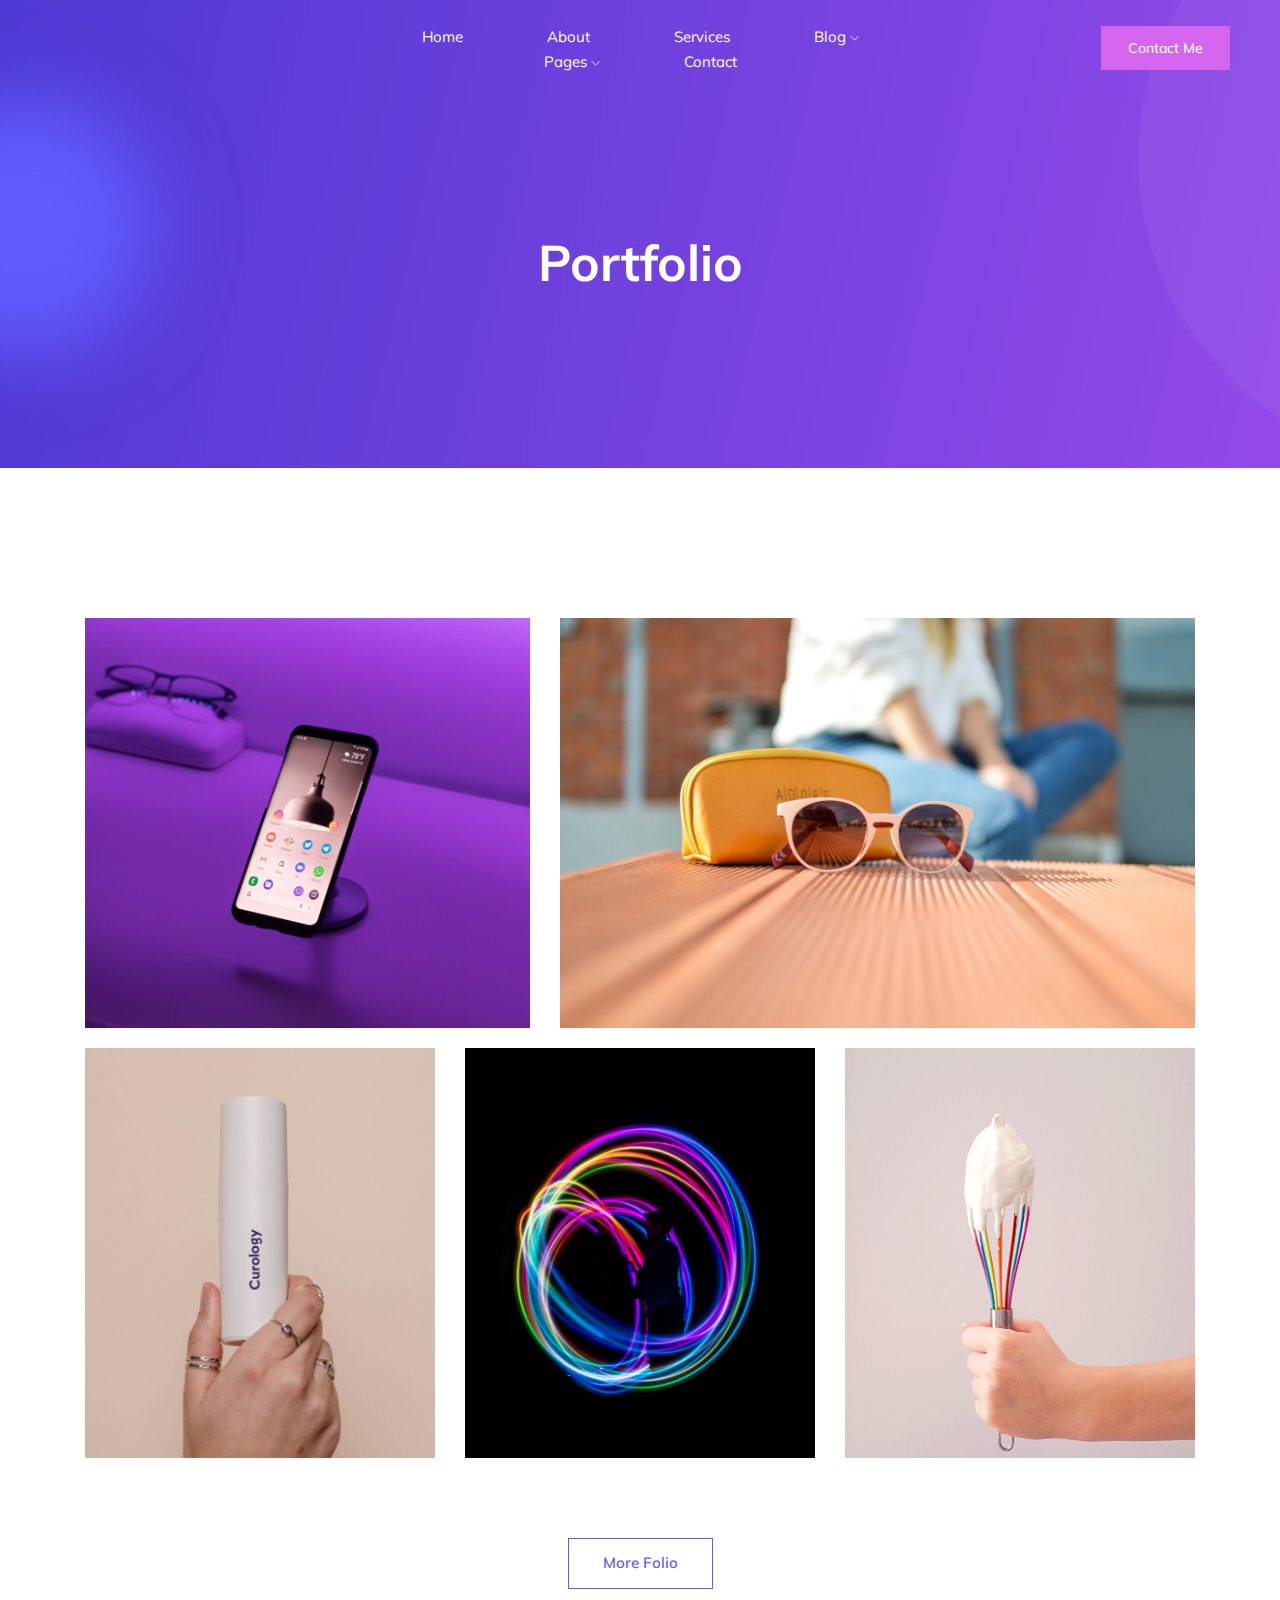
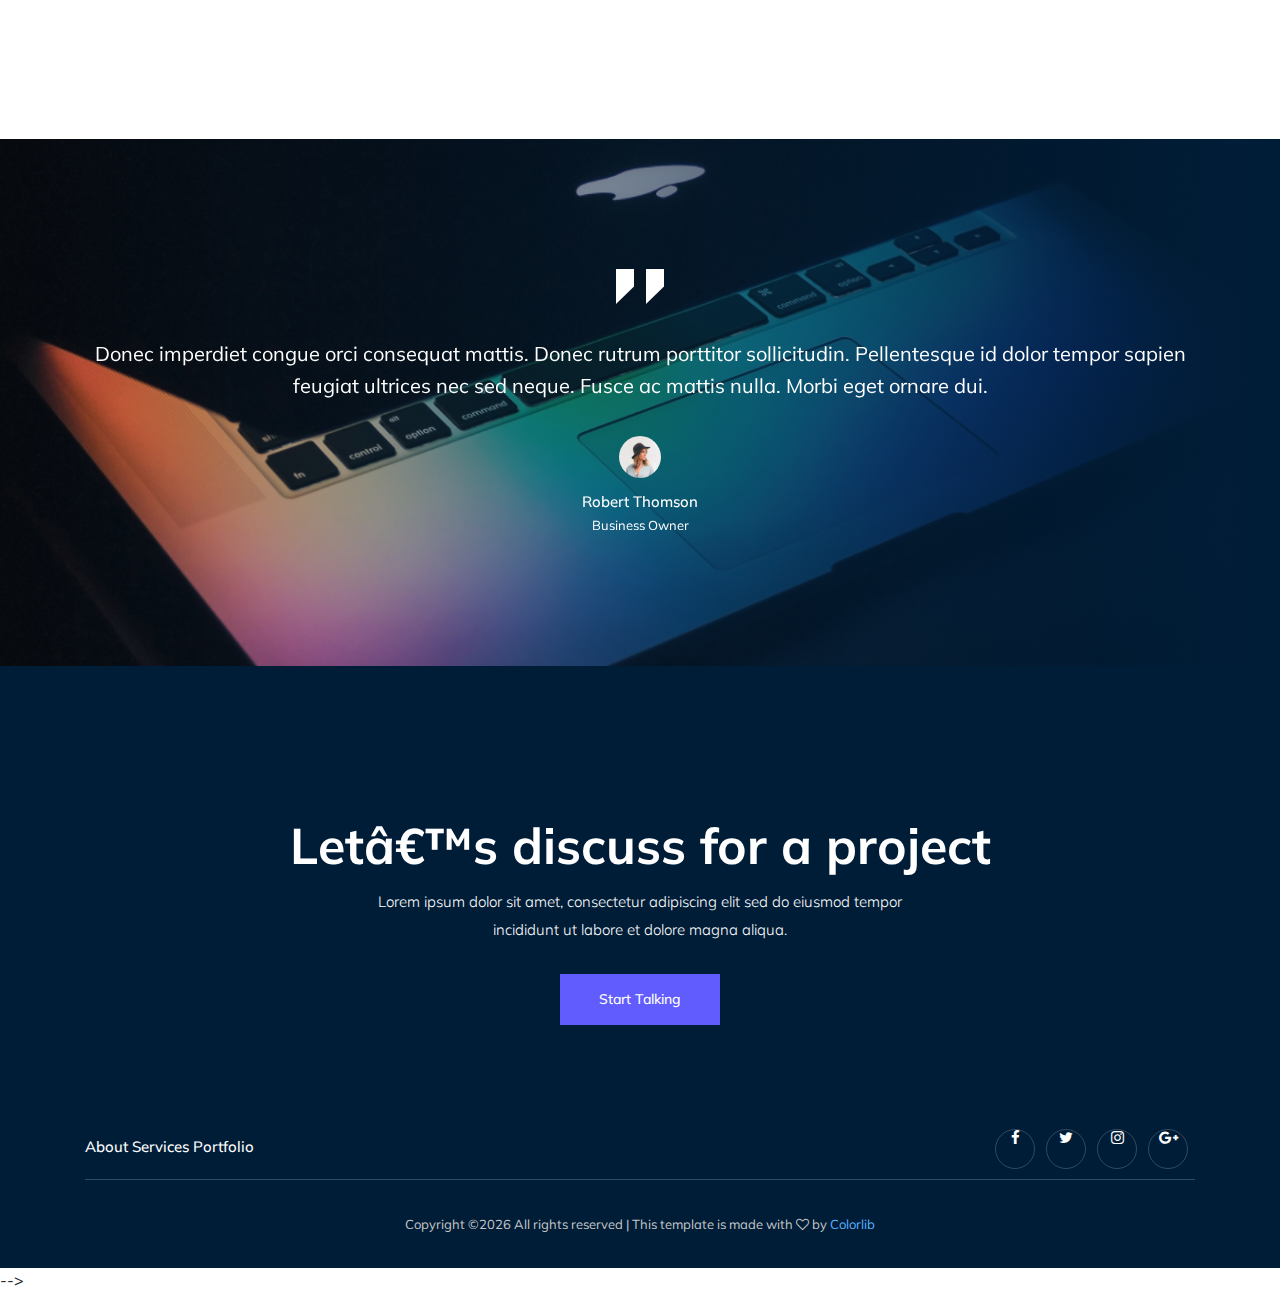
==== commit 5506d51b: "qol changess" ====
--- a/portfolio.html
+++ b/portfolio.html
@@ -1,4 +1,4 @@
-<!doctype html>
+<!-- <!doctype html>
 <html class="no-js" lang="zxx">
 
 <head>
@@ -333,4 +333,4 @@
     <script src="js/main.js"></script>
 </body>
 
-</html>+</html> -->--- a/css/style.css
+++ b/css/style.css
@@ -851,7 +851,7 @@
   top: 5px;
   padding: 5px;
   right: 0;
-  margin-top: -5px;
+  margin-top: -13px;
   top: -29px;
   right: 5px;
 }
@@ -882,7 +882,7 @@
 
 /* line 16, ../../Arafath/CL/CL October/218 PORTFOLIO/HTML/scss/_header.scss */
 .header-area .main-header-area {
-  padding: 20px 200px;
+  padding: 12px 200px;
   background: #fff;
   background: transparent;
 }
@@ -890,30 +890,28 @@
 @media (max-width: 767px) {
   /* line 16, ../../Arafath/CL/CL October/218 PORTFOLIO/HTML/scss/_header.scss */
   .header-area .main-header-area {
-    padding: 10px 0px;
-    background: #2C2C2C;
+    padding: 12px 0px;
   }
 }
 
 @media (min-width: 768px) and (max-width: 991px) {
   /* line 16, ../../Arafath/CL/CL October/218 PORTFOLIO/HTML/scss/_header.scss */
   .header-area .main-header-area {
-    padding: 10px 15px;
-    background: #2C2C2C;
+    padding: 12px 15px;
   }
 }
 
 @media (min-width: 992px) and (max-width: 1200px) {
   /* line 16, ../../Arafath/CL/CL October/218 PORTFOLIO/HTML/scss/_header.scss */
   .header-area .main-header-area {
-    padding: 25px 0px;
+    padding: 12px 25px;
   }
 }
 
 @media (min-width: 1200px) and (max-width: 1500px) {
   /* line 16, ../../Arafath/CL/CL October/218 PORTFOLIO/HTML/scss/_header.scss */
   .header-area .main-header-area {
-    padding: 25px 0px;
+    padding: 12px 35px;
   }
 }
 
@@ -1080,7 +1078,25 @@
 .header-area .main-header-area .main-menu ul li {
   display: inline-block;
   position: relative;
-  margin: 0 10px;
+  margin: 0 40px;
+}
+
+@media (max-width: 1200px) {
+  .header-area .main-header-area .main-menu ul li {
+    margin: 0 30px;
+  }
+}
+
+@media (max-width: 600px) {
+  .header-area .main-header-area .main-menu ul li {
+    margin: 0 10px;
+  }
+}
+
+@media (max-width: 420px) {
+  .header-area .main-header-area .main-menu ul li {
+    margin: 0 5px;
+  }
 }
 
 /* line 157, ../../Arafath/CL/CL October/218 PORTFOLIO/HTML/scss/_header.scss */
@@ -1224,14 +1240,14 @@
 @media (max-width: 767px) {
   /* line 255, ../../Arafath/CL/CL October/218 PORTFOLIO/HTML/scss/_header.scss */
   .header-area .main-header-area.sticky {
-    padding: 10px 0px;
+    padding: 12px 0px;
   }
 }
 
 @media (min-width: 768px) and (max-width: 991px) {
   /* line 255, ../../Arafath/CL/CL October/218 PORTFOLIO/HTML/scss/_header.scss */
   .header-area .main-header-area.sticky {
-    padding: 10px 0px;
+    padding: 12px 0px;
   }
 }
 
@@ -1362,7 +1378,7 @@
 .slider_area .single_slider {
   position: relative;
   z-index: 0;
-  height: 900px;
+  height: 750px;
   background-size: cover;
   background-repeat: no-repeat;
   background-position: center center;
@@ -1464,11 +1480,11 @@
 }
 
 /* line 74, ../../Arafath/CL/CL October/218 PORTFOLIO/HTML/scss/_slider.scss */
-.slider_area .single_slider::before {
+/* .slider_area .single_slider::before {
   position: absolute;
   bottom: 0;
   left: 0;
-  background-image: url(../img/about/redhelmets.JPG);
+  background-image: url(../img/about/redhelmets.jpg);
   width: 724px;
   height: 767px;
   content: '';
@@ -1478,6 +1494,12 @@
   margin-left: -106px;
     margin-bottom: -105px;
     opacity: 50%;
+} */
+
+@media (max-width: 1000px) {
+  .slider_area .single_slider::before {
+    display: none;
+  }
 }
 
 @media (max-width: 767px) {
@@ -2113,6 +2135,7 @@
   left: 21%;
   top: 0;
   line-height: 1;
+  z-index: -1;
 }
 
 @media (max-width: 767px) {
@@ -2424,7 +2447,7 @@
 /* line 6, ../../Arafath/CL/CL October/218 PORTFOLIO/HTML/scss/_footer.scss */
 .footer .footer_top {
   padding-top: 100px;
-  padding-bottom: 100px;
+  padding-bottom: 10px;
   background: #001D38;
 }
 
@@ -2432,7 +2455,7 @@
   /* line 6, ../../Arafath/CL/CL October/218 PORTFOLIO/HTML/scss/_footer.scss */
   .footer .footer_top {
     padding-top: 50px;
-    padding-bottom: 30px;
+    padding-bottom: 15px;
   }
 }
 
@@ -2440,20 +2463,20 @@
   /* line 6, ../../Arafath/CL/CL October/218 PORTFOLIO/HTML/scss/_footer.scss */
   .footer .footer_top {
     padding-top: 50px;
-    padding-bottom: 60px;
+    padding-bottom: 10px;
   }
 }
 
 /* line 20, ../../Arafath/CL/CL October/218 PORTFOLIO/HTML/scss/_footer.scss */
 .footer .footer_top .menu_links ul li {
   display: inline-block;
-  margin-right: 46px;
+  margin-left: 0px;
 }
 
 @media (max-width: 767px) {
   /* line 20, ../../Arafath/CL/CL October/218 PORTFOLIO/HTML/scss/_footer.scss */
   .footer .footer_top .menu_links ul li {
-    margin-right: 20px;
+    margin-left: 0px;
   }
 }
 
@@ -2991,13 +3014,13 @@
 /* line 1, ../../Arafath/CL/CL October/218 PORTFOLIO/HTML/scss/_discuss.scss */
 .discuss_projects {
   background: #001D38;
-  padding: 150px 0 50px 0;
+  padding: 150px 0 0px 0;
 }
 
 @media (max-width: 767px) {
   /* line 1, ../../Arafath/CL/CL October/218 PORTFOLIO/HTML/scss/_discuss.scss */
   .discuss_projects {
-    padding: 50px 0 50px 0;
+    padding: 50px 0 0px 0;
   }
 }
 
@@ -3034,12 +3057,13 @@
 /* line 1, ../../Arafath/CL/CL October/218 PORTFOLIO/HTML/scss/_service.scss */
 .service_area {
   padding-top: 120px;
-  padding-bottom: 120px;
+  padding-bottom: 60px;
 }
 
 @media (max-width: 767px) {
   /* line 1, ../../Arafath/CL/CL October/218 PORTFOLIO/HTML/scss/_service.scss */
   .service_area {
+    padding-top: 30px;
     padding-bottom: 30px;
   }
 }
@@ -3193,14 +3217,15 @@
   background-position: center center;
   background-repeat: no-repeat;
   position: relative;
-  padding-top: 180px;
-  padding-bottom: 340px;
+  padding-top: 100px;
+  padding-bottom: 150px;
 }
 
 @media (max-width: 767px) {
   /* line 1, ../../Arafath/CL/CL October/218 PORTFOLIO/HTML/scss/_portfolio.scss */
   .portfolio_area {
     padding-top: 60px;
+    padding-bottom: 40px;
   }
 }
 
